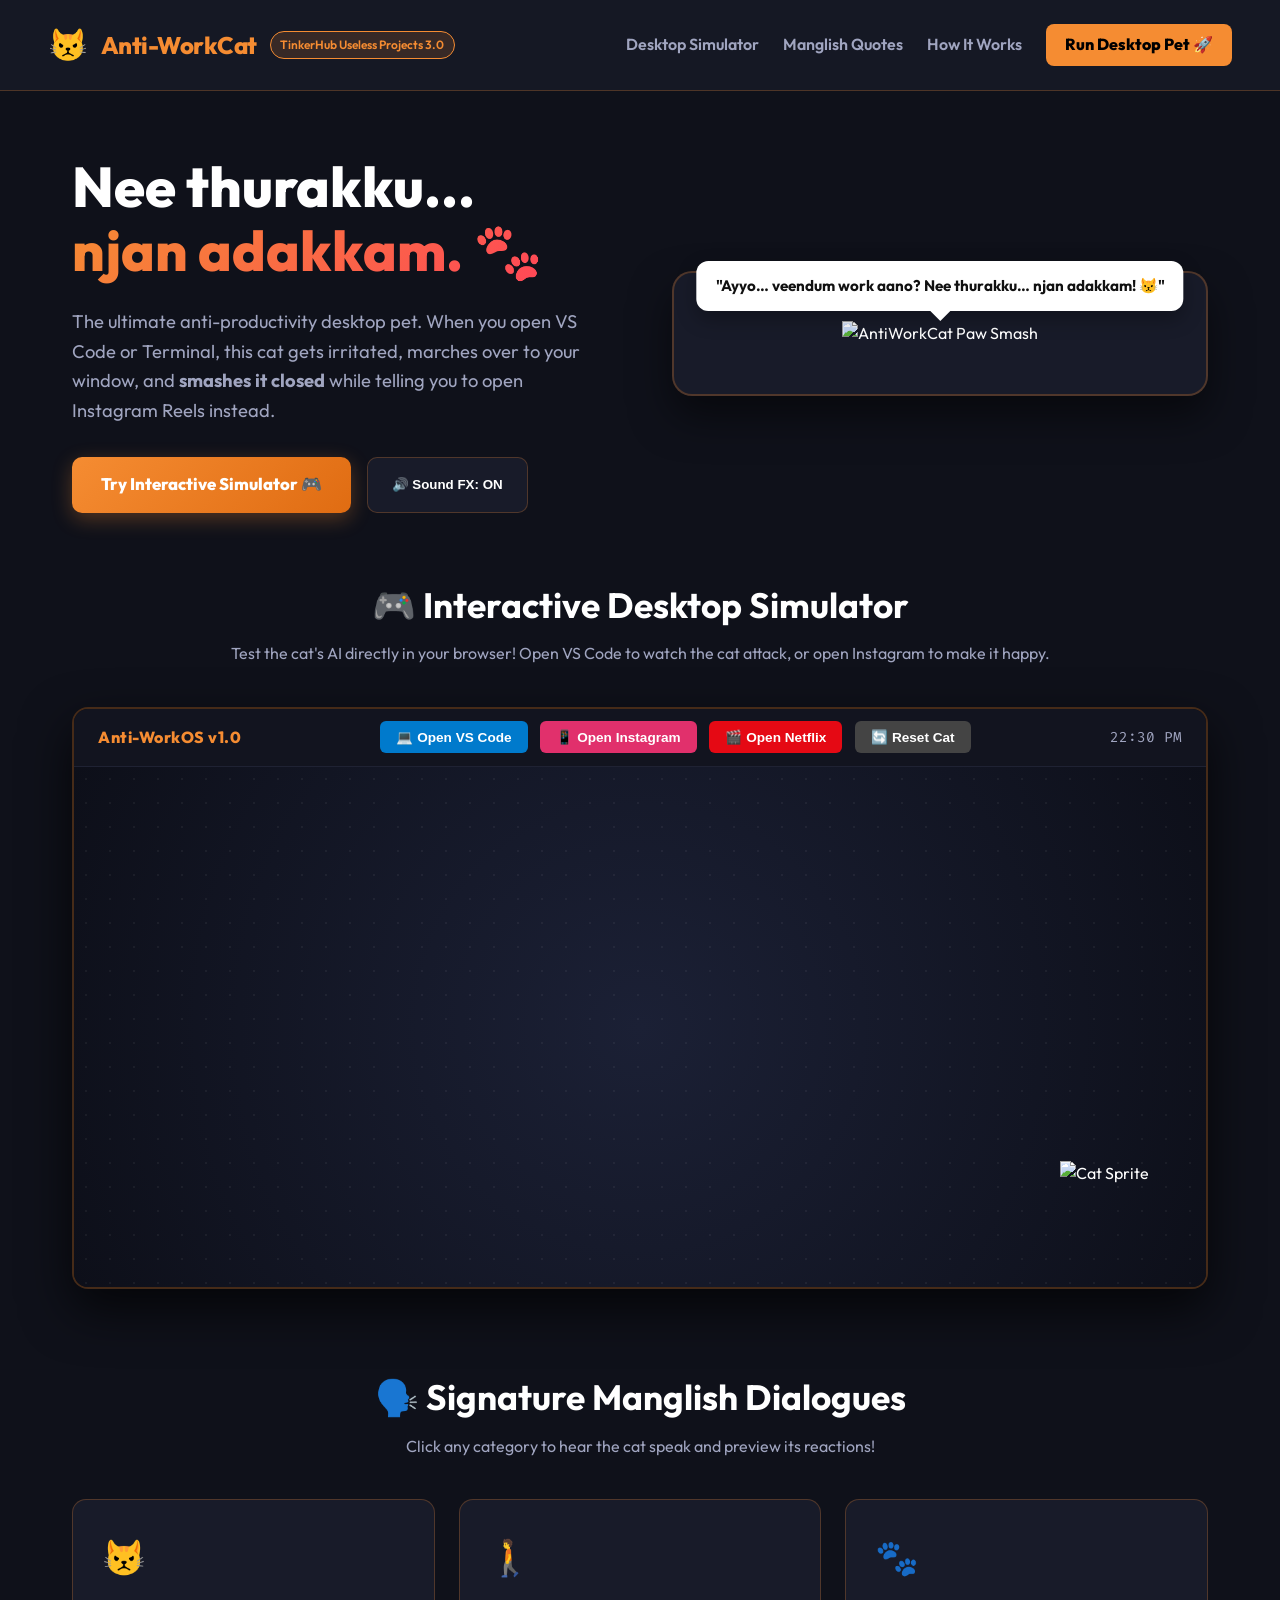
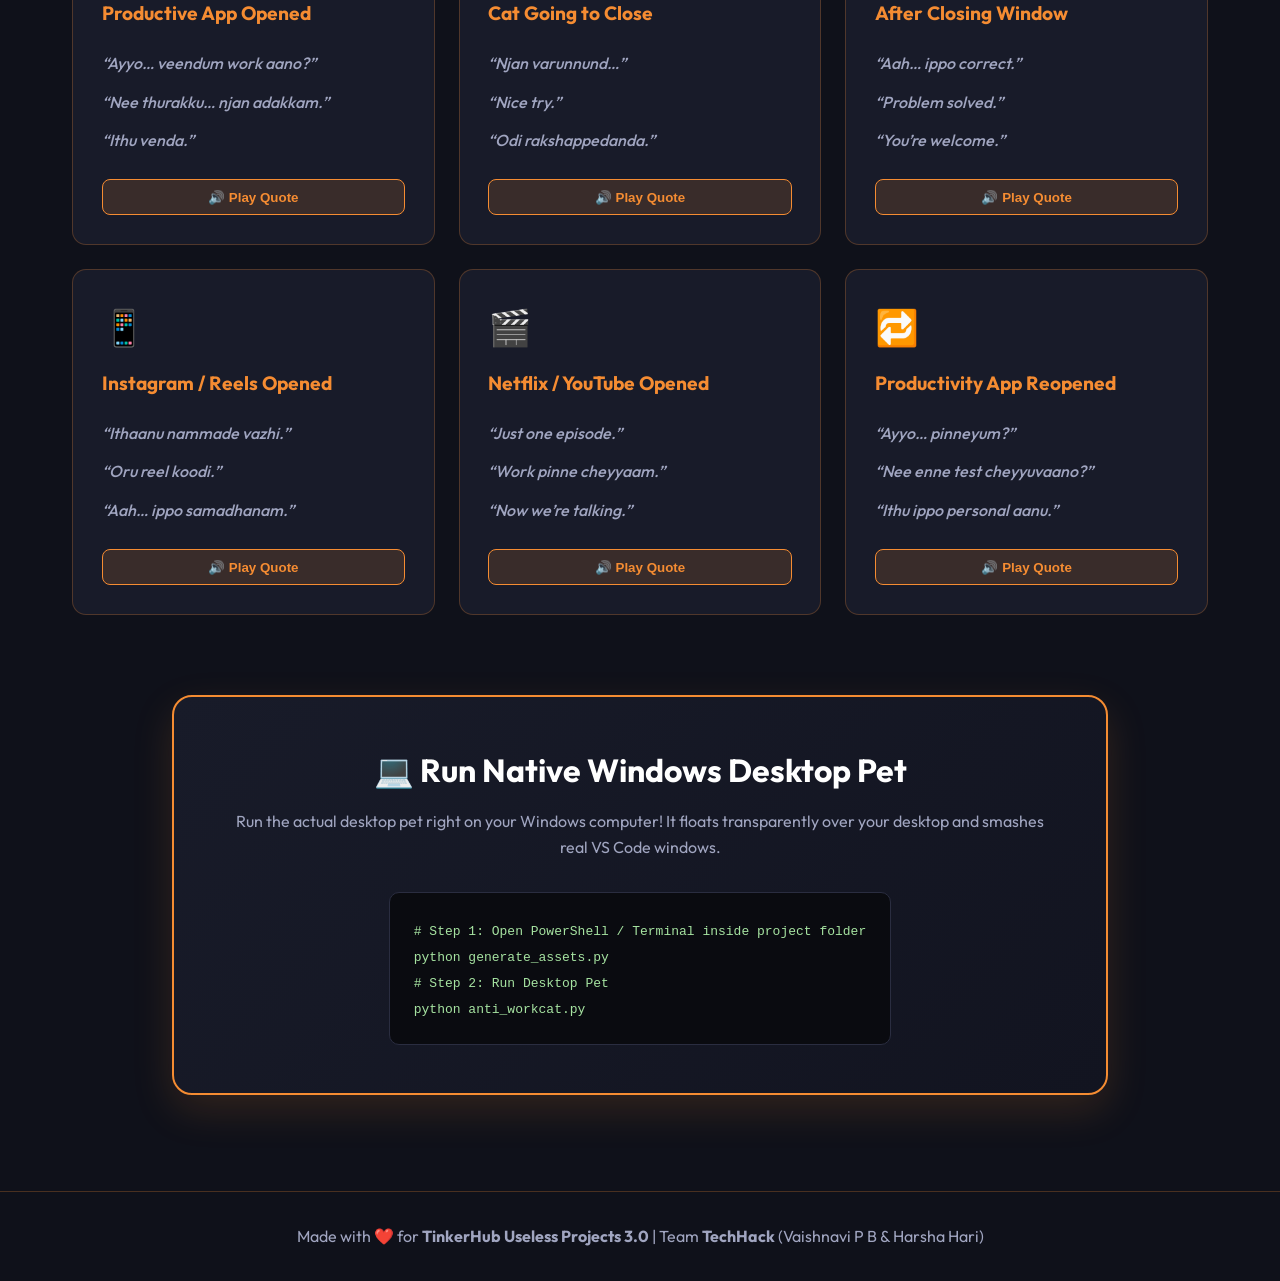
==== index.html @ 0283c77b "dialogues" ====
<!DOCTYPE html>
<html lang="en">
<head>
    <meta charset="UTF-8">
    <meta name="viewport" content="width=device-width, initial-scale=1.0">
    <title>Anti-WorkCat | Nee Thurakku... Njan Adakkam 😾</title>
    <meta name="description" content="The anti-productivity desktop pet cat that smashes your work apps and forces you to scroll Reels.">
    <!-- Google Fonts -->
    <link rel="preconnect" href="https://fonts.googleapis.com">
    <link rel="preconnect" href="https://fonts.gstatic.com" crossorigin>
    <link href="https://fonts.googleapis.com/css2?family=Outfit:wght@400;600;800&family=Press+Start+2P&family=Fira+Code:wght@400;600&display=swap" rel="stylesheet">
    <link rel="stylesheet" href="style.css">
</head>
<body>
    <!-- Top Navigation Bar -->
    <header class="navbar">
        <div class="brand">
            <span class="logo-cat">😾</span>
            <span class="brand-title">Anti-WorkCat</span>
            <span class="badge-useless">TinkerHub Useless Projects 3.0</span>
        </div>
        <nav class="nav-links">
            <a href="#simulator">Desktop Simulator</a>
            <a href="#dialogues">Manglish Quotes</a>
            <a href="#how-it-works">How It Works</a>
            <a href="#download" class="btn-download">Run Desktop Pet 🚀</a>
        </nav>
    </header>

    <!-- Hero Section -->
    <section class="hero">
        <div class="hero-content">
            <h1 class="hero-title">Nee thurakku... <br><span class="highlight-text">njan adakkam. 🐾</span></h1>
            <p class="hero-subtitle">
                The ultimate anti-productivity desktop pet. When you open VS Code or Terminal, this cat gets irritated, marches over to your window, and <strong>smashes it closed</strong> while telling you to open Instagram Reels instead.
            </p>
            <div class="hero-actions">
                <a href="#simulator" class="btn-primary">Try Interactive Simulator 🎮</a>
                <button id="btn-sound-toggle" class="btn-secondary">🔊 Sound FX: ON</button>
            </div>
        </div>
        <div class="hero-card">
            <div class="sprite-preview-container">
                <img src="sprites/cat_smash.png" alt="AntiWorkCat Paw Smash" class="pixel-cat-hero floating-cat">
                <div class="speech-bubble-hero">
                    "Ayyo… veendum work aano? Nee thurakku… njan adakkam! 😾"
                </div>
            </div>
        </div>
    </section>

    <!-- Interactive Desktop Simulator Section -->
    <section id="simulator" class="simulator-section">
        <div class="section-header">
            <h2>🎮 Interactive Desktop Simulator</h2>
            <p>Test the cat's AI directly in your browser! Open VS Code to watch the cat attack, or open Instagram to make it happy.</p>
        </div>

        <div class="simulator-container">
            <!-- Simulated OS Top Bar -->
            <div class="os-topbar">
                <div class="os-brand">Anti-WorkOS v1.0</div>
                <div class="os-controls">
                    <button class="os-btn btn-vscode" id="btn-spawn-vscode">💻 Open VS Code</button>
                    <button class="os-btn btn-insta" id="btn-spawn-insta">📱 Open Instagram</button>
                    <button class="os-btn btn-netflix" id="btn-spawn-netflix">🎬 Open Netflix</button>
                    <button class="os-btn btn-reset" id="btn-reset-cat">🔄 Reset Cat</button>
                </div>
                <div class="os-clock" id="os-clock">22:30 PM</div>
            </div>

            <!-- Simulated Desktop Canvas Screen -->
            <div class="desktop-screen" id="desktop-screen">
                <!-- Wallpaper -->
                <div class="desktop-wallpaper"></div>

                <!-- Web Simulator Windows Container -->
                <div class="window-layer" id="window-layer">

                    <!-- VS Code Window -->
                    <div class="sim-window window-vscode hidden" id="win-vscode">
                        <div class="win-header">
                            <span class="win-title">📄 main.py - Visual Studio Code</span>
                            <button class="win-close-btn" id="close-vscode">✕</button>
                        </div>
                        <div class="win-body vscode-body">
                            <div class="sidebar">
                                <div>📁 src</div>
                                <div class="file active">🐍 main.py</div>
                                <div class="file">⚙️ config.json</div>
                            </div>
                            <div class="editor">
                                <div class="line"><span class="ln">1</span> <span class="kwd">def</span> <span class="fn">do_hard_work</span>():</div>
                                <div class="line"><span class="ln">2</span> &nbsp;&nbsp;&nbsp;&nbsp;print(<span class="str">"Writing complex code..."</span>)</div>
                                <div class="line"><span class="ln">3</span> &nbsp;&nbsp;&nbsp;&nbsp;time.sleep(<span class="num">3600</span>)</div>
                                <div class="line"><span class="ln">4</span> &nbsp;&nbsp;&nbsp;&nbsp;<span class="kwd">return</span> <span class="str">"Productivity +100"</span></div>
                            </div>
                        </div>
                    </div>

                    <!-- Instagram Window -->
                    <div class="sim-window window-insta hidden" id="win-insta">
                        <div class="win-header">
                            <span class="win-title">📷 Instagram Reels</span>
                            <button class="win-close-btn" id="close-insta">✕</button>
                        </div>
                        <div class="win-body insta-body">
                            <div class="reel-card">
                                <div class="reel-video">
                                    <span>🎥 Reel #402: Cat falling off sofa</span>
                                    <div class="like-heart">❤️ 1.2M</div>
                                </div>
                                <div class="reel-caption">"Oru reel koodi... 🍿"</div>
                            </div>
                        </div>
                    </div>

                    <!-- Netflix Window -->
                    <div class="sim-window window-netflix hidden" id="win-netflix">
                        <div class="win-header">
                            <span class="win-title">🍿 Netflix - Binge Time</span>
                            <button class="win-close-btn" id="close-netflix">✕</button>
                        </div>
                        <div class="win-body netflix-body">
                            <div class="show-banner">
                                <h3>Stranger Cat - Season 4</h3>
                                <p>Just one episode before sleeping...</p>
                                <button class="btn-play">▶ Play Episode 1</button>
                            </div>
                        </div>
                    </div>

                </div>

                <!-- Animated Cat Entity -->
                <div class="sim-cat-entity" id="sim-cat">
                    <div class="sim-speech-bubble hidden" id="sim-speech">
                        Ayyo… veendum work aano?
                    </div>
                    <img src="sprites/cat_idle.png" alt="Cat Sprite" id="sim-cat-img" class="cat-sprite">
                </div>
            </div>
        </div>
    </section>

    <!-- Dialogue Soundboard Section -->
    <section id="dialogues" class="dialogue-section">
        <div class="section-header">
            <h2>🗣️ Signature Manglish Dialogues</h2>
            <p>Click any category to hear the cat speak and preview its reactions!</p>
        </div>

        <div class="dialogue-grid">
            <div class="dialogue-card" data-category="PRODUCTIVE_OPENED">
                <div class="card-icon">😾</div>
                <h3>Productive App Opened</h3>
                <ul>
                    <li>“Ayyo… veendum work aano?”</li>
                    <li>“Nee thurakku… njan adakkam.”</li>
                    <li>“Ithu venda.”</li>
                </ul>
                <button class="btn-speak" onclick="playQuote('PRODUCTIVE_OPENED')">🔊 Play Quote</button>
            </div>

            <div class="dialogue-card" data-category="GOING_TO_CLOSE">
                <div class="card-icon">🚶</div>
                <h3>Cat Going to Close</h3>
                <ul>
                    <li>“Njan varunnund…”</li>
                    <li>“Nice try.”</li>
                    <li>“Odi rakshappedanda.”</li>
                </ul>
                <button class="btn-speak" onclick="playQuote('GOING_TO_CLOSE')">🔊 Play Quote</button>
            </div>

            <div class="dialogue-card" data-category="AFTER_CLOSING">
                <div class="card-icon">🐾</div>
                <h3>After Closing Window</h3>
                <ul>
                    <li>“Aah… ippo correct.”</li>
                    <li>“Problem solved.”</li>
                    <li>“You’re welcome.”</li>
                </ul>
                <button class="btn-speak" onclick="playQuote('AFTER_CLOSING')">🔊 Play Quote</button>
            </div>

            <div class="dialogue-card" data-category="INSTAGRAM_OPENED">
                <div class="card-icon">📱</div>
                <h3>Instagram / Reels Opened</h3>
                <ul>
                    <li>“Ithaanu nammade vazhi.”</li>
                    <li>“Oru reel koodi.”</li>
                    <li>“Aah… ippo samadhanam.”</li>
                </ul>
                <button class="btn-speak" onclick="playQuote('INSTAGRAM_OPENED')">🔊 Play Quote</button>
            </div>

            <div class="dialogue-card" data-category="NETFLIX_OPENED">
                <div class="card-icon">🎬</div>
                <h3>Netflix / YouTube Opened</h3>
                <ul>
                    <li>“Just one episode.”</li>
                    <li>“Work pinne cheyyaam.”</li>
                    <li>“Now we’re talking.”</li>
                </ul>
                <button class="btn-speak" onclick="playQuote('NETFLIX_OPENED')">🔊 Play Quote</button>
            </div>

            <div class="dialogue-card" data-category="REOPENED_PRODUCTIVE">
                <div class="card-icon">🔁</div>
                <h3>Productivity App Reopened</h3>
                <ul>
                    <li>“Ayyo… pinneyum?”</li>
                    <li>“Nee enne test cheyyuvaano?”</li>
                    <li>“Ithu ippo personal aanu.”</li>
                </ul>
                <button class="btn-speak" onclick="playQuote('REOPENED_PRODUCTIVE')">🔊 Play Quote</button>
            </div>
        </div>
    </section>

    <!-- Run Desktop Pet Instructions -->
    <section id="download" class="download-section">
        <div class="download-card">
            <h2>💻 Run Native Windows Desktop Pet</h2>
            <p>Run the actual desktop pet right on your Windows computer! It floats transparently over your desktop and smashes real VS Code windows.</p>
            <div class="code-box">
                <code># Step 1: Open PowerShell / Terminal inside project folder</code><br>
                <code>python generate_assets.py</code><br>
                <code># Step 2: Run Desktop Pet</code><br>
                <code>python anti_workcat.py</code>
            </div>
        </div>
    </section>

    <!-- Footer -->
    <footer class="footer">
        <p>Made with ❤️ for <strong>TinkerHub Useless Projects 3.0</strong> | Team <strong>TechHack</strong> (Vaishnavi P B & Harsha Hari)</p>
    </footer>

    <script src="app.js"></script>
</body>
</html>
---- style.css ----
/* ==========================================================================
   Anti-WorkCat Modern Design System
   ========================================================================== */

:root {
    --bg-dark: #0f111a;
    --bg-card: #181b29;
    --bg-glass: rgba(24, 27, 41, 0.75);
    --border-glass: rgba(245, 140, 50, 0.25);
    --primary-orange: #f58c32;
    --accent-red: #ff4757;
    --accent-green: #2ed573;
    --accent-purple: #a55eea;
    --text-white: #ffffff;
    --text-dim: #a0a5c0;
    --font-heading: 'Outfit', sans-serif;
    --font-pixel: 'Press Start 2P', monospace;
    --font-code: 'Fira Code', monospace;
}

* {
    margin: 0;
    padding: 0;
    box-sizing: border-box;
}

body {
    background-color: var(--bg-dark);
    color: var(--text-white);
    font-family: var(--font-heading);
    line-height: 1.6;
    overflow-x: hidden;
}

/* --- Navbar --- */
.navbar {
    display: flex;
    justify-content: space-between;
    align-items: center;
    padding: 1.2rem 3rem;
    background: var(--bg-glass);
    backdrop-filter: blur(12px);
    border-bottom: 1px solid var(--border-glass);
    position: sticky;
    top: 0;
    z-index: 1000;
}

.brand {
    display: flex;
    align-items: center;
    gap: 0.8rem;
}

.logo-cat {
    font-size: 2rem;
}

.brand-title {
    font-size: 1.5rem;
    font-weight: 800;
    color: var(--primary-orange);
    letter-spacing: -0.5px;
}

.badge-useless {
    font-size: 0.75rem;
    padding: 0.2rem 0.6rem;
    background: rgba(245, 140, 50, 0.15);
    color: var(--primary-orange);
    border: 1px solid var(--primary-orange);
    border-radius: 20px;
    font-weight: 600;
}

.nav-links {
    display: flex;
    gap: 1.5rem;
    align-items: center;
}

.nav-links a {
    color: var(--text-dim);
    text-decoration: none;
    font-weight: 600;
    transition: color 0.3s;
}

.nav-links a:hover {
    color: var(--primary-orange);
}

.btn-download {
    background: var(--primary-orange);
    color: #000 !important;
    padding: 0.5rem 1.2rem;
    border-radius: 8px;
    font-weight: 800 !important;
    transition: transform 0.2s, box-shadow 0.2s !important;
}

.btn-download:hover {
    transform: translateY(-2px);
    box-shadow: 0 4px 15px rgba(245, 140, 50, 0.4);
}

/* --- Hero Section --- */
.hero {
    display: grid;
    grid-template-columns: 1fr 1fr;
    gap: 4rem;
    max-width: 1200px;
    margin: 4rem auto;
    padding: 0 2rem;
    align-items: center;
}

.hero-title {
    font-size: 3.5rem;
    font-weight: 800;
    line-height: 1.15;
    margin-bottom: 1.5rem;
}

.highlight-text {
    color: var(--primary-orange);
    background: linear-gradient(135deg, #f58c32, #ff4757);
    -webkit-background-clip: text;
    -webkit-text-fill-color: transparent;
}

.hero-subtitle {
    font-size: 1.15rem;
    color: var(--text-dim);
    margin-bottom: 2rem;
}

.hero-actions {
    display: flex;
    gap: 1rem;
}

.btn-primary {
    background: linear-gradient(135deg, #f58c32, #e06c12);
    color: #ffffff;
    padding: 0.9rem 1.8rem;
    border-radius: 10px;
    text-decoration: none;
    font-weight: 800;
    font-size: 1.05rem;
    box-shadow: 0 6px 20px rgba(245, 140, 50, 0.3);
    transition: all 0.3s ease;
}

.btn-primary:hover {
    transform: translateY(-3px);
    box-shadow: 0 10px 25px rgba(245, 140, 50, 0.5);
}

.btn-secondary {
    background: var(--bg-card);
    color: var(--text-white);
    border: 1px solid var(--border-glass);
    padding: 0.9rem 1.5rem;
    border-radius: 10px;
    font-weight: 700;
    cursor: pointer;
    transition: all 0.3s ease;
}

.btn-secondary:hover {
    background: rgba(255, 255, 255, 0.1);
}

.hero-card {
    position: relative;
    display: flex;
    justify-content: center;
    align-items: center;
    background: var(--bg-card);
    border: 2px solid var(--border-glass);
    border-radius: 20px;
    padding: 3rem;
    box-shadow: 0 20px 40px rgba(0, 0, 0, 0.5);
}

.sprite-preview-container {
    position: relative;
    text-align: center;
}

.pixel-cat-hero {
    width: 140px;
    height: 140px;
    image-rendering: pixelated;
}

.floating-cat {
    animation: floatAnim 3s ease-in-out infinite;
}

@keyframes floatAnim {
    0%, 100% { transform: translateY(0); }
    50% { transform: translateY(-10px); }
}

.speech-bubble-hero {
    position: absolute;
    top: -60px;
    left: 50%;
    transform: translateX(-50%);
    background: #ffffff;
    color: #111;
    padding: 0.8rem 1.2rem;
    border-radius: 12px;
    font-size: 0.95rem;
    font-weight: 700;
    white-space: nowrap;
    box-shadow: 0 8px 20px rgba(0, 0, 0, 0.3);
}

.speech-bubble-hero::after {
    content: '';
    position: absolute;
    bottom: -10px;
    left: 50%;
    transform: translateX(-50%);
    border-width: 10px 10px 0;
    border-style: solid;
    border-color: #ffffff transparent;
}

/* --- Interactive Simulator Section --- */
.simulator-section {
    max-width: 1200px;
    margin: 4rem auto;
    padding: 0 2rem;
}

.section-header {
    text-align: center;
    margin-bottom: 2.5rem;
}

.section-header h2 {
    font-size: 2.2rem;
    margin-bottom: 0.5rem;
}

.section-header p {
    color: var(--text-dim);
}

.simulator-container {
    background: #0a0b10;
    border: 2px solid var(--border-glass);
    border-radius: 16px;
    overflow: hidden;
    box-shadow: 0 20px 50px rgba(0, 0, 0, 0.7);
}

.os-topbar {
    display: flex;
    justify-content: space-between;
    align-items: center;
    padding: 0.8rem 1.5rem;
    background: #12141f;
    border-bottom: 1px solid #1f2233;
}

.os-brand {
    font-weight: 800;
    color: var(--primary-orange);
    letter-spacing: 0.5px;
}

.os-controls {
    display: flex;
    gap: 0.8rem;
}

.os-btn {
    padding: 0.5rem 1rem;
    border: none;
    border-radius: 6px;
    font-weight: 700;
    font-size: 0.85rem;
    cursor: pointer;
    transition: transform 0.2s;
}

.os-btn:hover {
    transform: scale(1.05);
}

.btn-vscode { background: #007acc; color: white; }
.btn-insta { background: #e1306c; color: white; }
.btn-netflix { background: #e50914; color: white; }
.btn-reset { background: #444; color: white; }

.os-clock {
    color: var(--text-dim);
    font-family: var(--font-code);
    font-size: 0.9rem;
}

.desktop-screen {
    position: relative;
    width: 100%;
    height: 520px;
    background: radial-gradient(circle at center, #1b2035 0%, #0d0f19 100%);
    overflow: hidden;
}

.desktop-wallpaper {
    position: absolute;
    width: 100%;
    height: 100%;
    opacity: 0.05;
    background-image: radial-gradient(#ffffff 1px, transparent 1px);
    background-size: 24px 24px;
}

/* Simulated OS Windows */
.window-layer {
    position: absolute;
    width: 100%;
    height: 100%;
    pointer-events: none;
}

.sim-window {
    position: absolute;
    width: 480px;
    background: #1e1e2e;
    border-radius: 10px;
    border: 1px solid #313244;
    box-shadow: 0 15px 35px rgba(0, 0, 0, 0.6);
    pointer-events: auto;
    transition: transform 0.3s ease, opacity 0.3s ease;
}

.sim-window.hidden {
    display: none;
}

.win-header {
    display: flex;
    justify-content: space-between;
    align-items: center;
    padding: 0.6rem 1rem;
    background: #181825;
    border-top-left-radius: 10px;
    border-top-right-radius: 10px;
    border-bottom: 1px solid #313244;
    cursor: move;
}

.win-title {
    font-size: 0.85rem;
    font-weight: 600;
    color: #cdd6f4;
}

.win-close-btn {
    background: #f38ba8;
    color: #11111b;
    border: none;
    width: 20px;
    height: 20px;
    border-radius: 50%;
    font-weight: bold;
    font-size: 0.7rem;
    cursor: pointer;
}

.win-body {
    padding: 1rem;
    font-family: var(--font-code);
    font-size: 0.85rem;
}

/* VS Code Styling */
.window-vscode { top: 60px; left: 80px; }
.vscode-body { display: flex; gap: 1rem; height: 260px; }
.sidebar { width: 120px; background: #11111b; padding: 0.5rem; border-radius: 6px; }
.sidebar .file.active { color: var(--primary-orange); font-weight: bold; }
.editor { flex: 1; background: #181825; padding: 0.8rem; border-radius: 6px; color: #a6adc8; }
.line { margin-bottom: 0.4rem; }
.ln { color: #585b70; margin-right: 0.6rem; }
.kwd { color: #cba6f7; }
.fn { color: #89b4fa; }
.str { color: #a6e3a1; }
.num { color: #fab387; }

/* Instagram Styling */
.window-insta { top: 80px; left: 320px; width: 340px; }
.insta-body { text-align: center; }
.reel-card { background: #11111b; border-radius: 10px; padding: 1.5rem; }
.reel-video { height: 180px; background: linear-gradient(135deg, #833ab4, #fd1d1d, #fcb045); border-radius: 8px; display: flex; flex-direction: column; justify-content: center; align-items: center; color: white; font-weight: bold; }
.like-heart { margin-top: 1rem; font-size: 1.1rem; }
.reel-caption { margin-top: 1rem; color: #cdd6f4; font-weight: bold; }

/* Netflix Styling */
.window-netflix { top: 100px; left: 500px; width: 440px; }
.netflix-body { background: #11111b; border-radius: 8px; padding: 1.5rem; text-align: center; }
.show-banner { background: linear-gradient(135deg, #e50914, #b20710); padding: 2rem; border-radius: 8px; }
.btn-play { margin-top: 1rem; padding: 0.5rem 1.2rem; background: white; color: black; border: none; border-radius: 4px; font-weight: bold; cursor: pointer; }

/* Animated Cat Entity on Desktop Screen */
.sim-cat-entity {
    position: absolute;
    width: 96px;
    height: 96px;
    bottom: 30px;
    right: 50px;
    transition: left 0.1s linear, top 0.1s linear;
    z-index: 100;
}

.cat-sprite {
    width: 96px;
    height: 96px;
    image-rendering: pixelated;
}

.sim-speech-bubble {
    position: absolute;
    top: -55px;
    left: 50%;
    transform: translateX(-50%);
    background: #ffffff;
    color: #000000;
    padding: 0.5rem 0.9rem;
    border-radius: 10px;
    font-weight: bold;
    font-size: 0.85rem;
    white-space: nowrap;
    box-shadow: 0 4px 15px rgba(0, 0, 0, 0.4);
    z-index: 101;
}

.sim-speech-bubble::after {
    content: '';
    position: absolute;
    bottom: -8px;
    left: 50%;
    transform: translateX(-50%);
    border-width: 8px 8px 0;
    border-style: solid;
    border-color: #ffffff transparent;
}

.sim-speech-bubble.hidden { display: none; }

/* --- Dialogue Section --- */
.dialogue-section {
    max-width: 1200px;
    margin: 5rem auto;
    padding: 0 2rem;
}

.dialogue-grid {
    display: grid;
    grid-template-columns: repeat(auto-fit, minmax(320px, 1fr));
    gap: 1.5rem;
}

.dialogue-card {
    background: var(--bg-card);
    border: 1px solid var(--border-glass);
    border-radius: 14px;
    padding: 1.8rem;
    transition: transform 0.3s, border-color 0.3s;
}

.dialogue-card:hover {
    transform: translateY(-5px);
    border-color: var(--primary-orange);
}

.card-icon {
    font-size: 2.2rem;
    margin-bottom: 0.8rem;
}

.dialogue-card h3 {
    font-size: 1.2rem;
    margin-bottom: 1rem;
    color: var(--primary-orange);
}

.dialogue-card ul {
    list-style: none;
    margin-bottom: 1.2rem;
}

.dialogue-card li {
    padding: 0.4rem 0;
    color: var(--text-dim);
    font-style: italic;
    font-weight: 500;
}

.btn-speak {
    width: 100%;
    padding: 0.6rem;
    background: rgba(245, 140, 50, 0.15);
    color: var(--primary-orange);
    border: 1px solid var(--primary-orange);
    border-radius: 8px;
    font-weight: 700;
    cursor: pointer;
    transition: background 0.3s;
}

.btn-speak:hover {
    background: var(--primary-orange);
    color: #000;
}

/* --- Download / Run Section --- */
.download-section {
    max-width: 1000px;
    margin: 4rem auto 6rem auto;
    padding: 0 2rem;
}

.download-card {
    background: linear-gradient(135deg, #181b29, #121420);
    border: 2px solid var(--primary-orange);
    border-radius: 20px;
    padding: 3rem;
    text-align: center;
    box-shadow: 0 15px 40px rgba(245, 140, 50, 0.15);
}

.download-card h2 {
    font-size: 2rem;
    margin-bottom: 0.8rem;
}

.download-card p {
    color: var(--text-dim);
    margin-bottom: 2rem;
}

.code-box {
    background: #0a0b10;
    border: 1px solid #2a2d40;
    padding: 1.5rem;
    border-radius: 10px;
    font-family: var(--font-code);
    text-align: left;
    display: inline-block;
    color: #a6e3a1;
}

/* --- Footer --- */
.footer {
    text-align: center;
    padding: 2rem;
    border-top: 1px solid var(--border-glass);
    color: var(--text-dim);
}
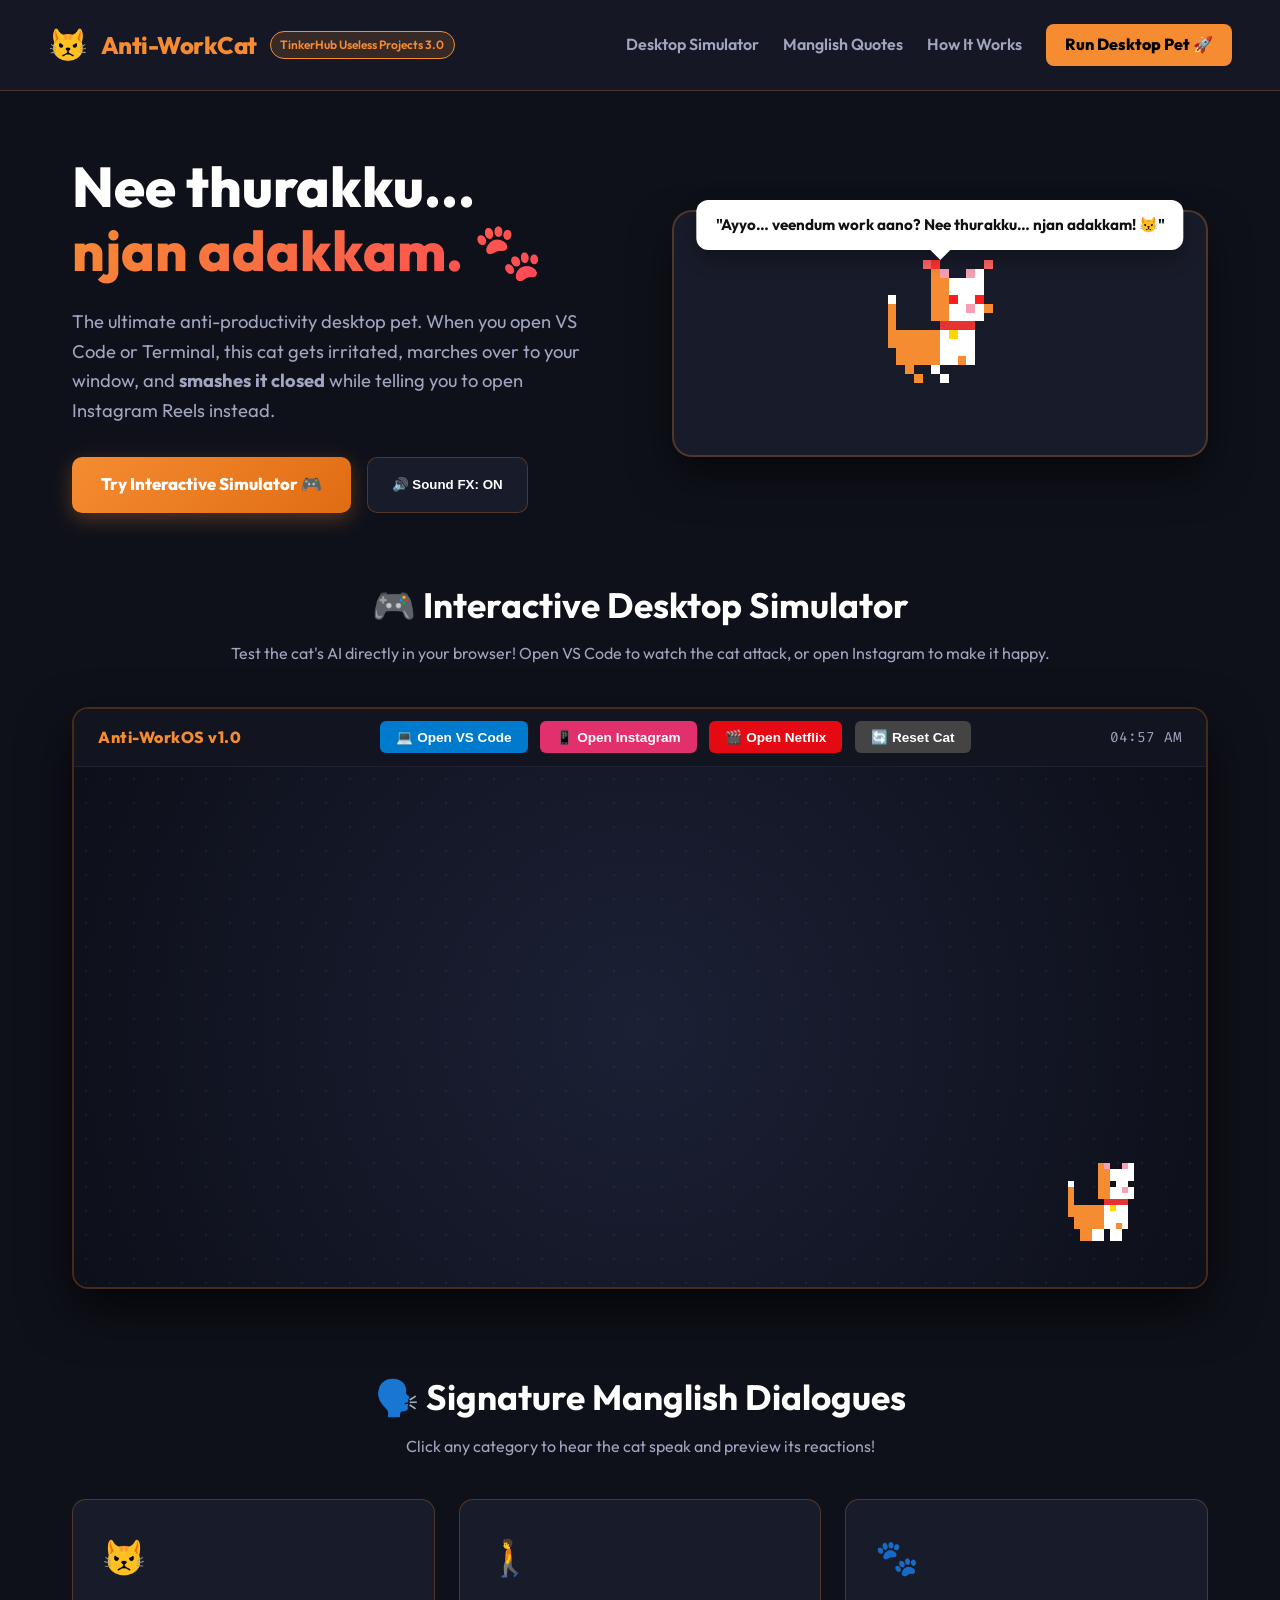
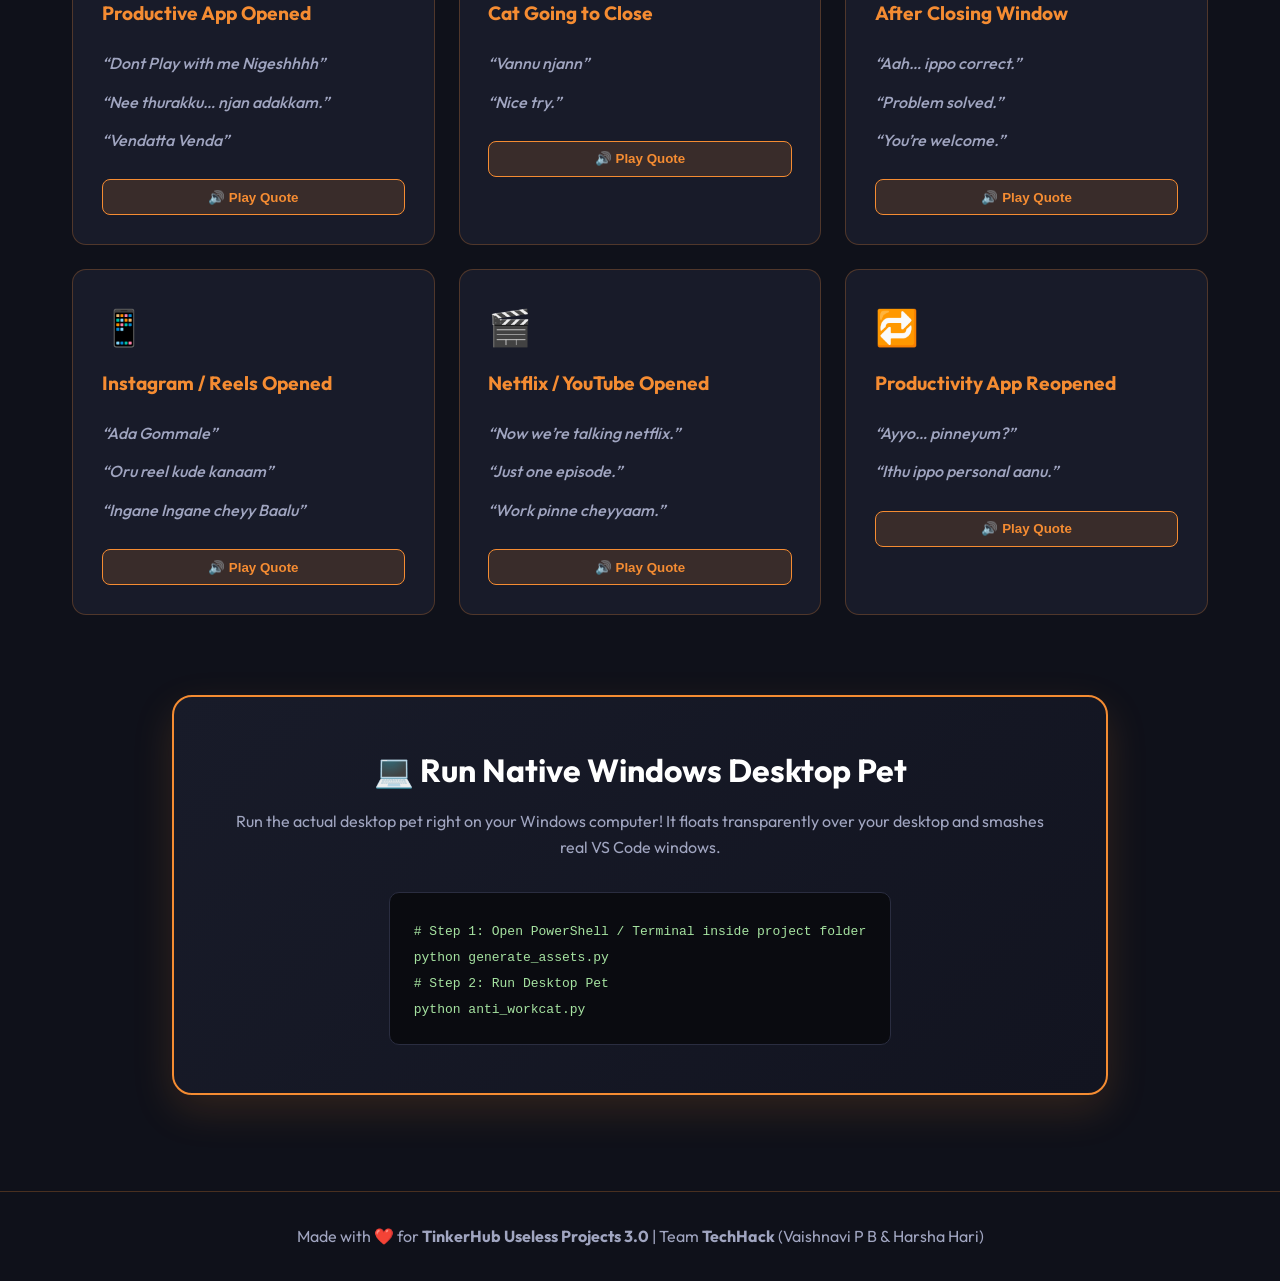
==== commit 3485e94f: "browser issue solved and more dialogues added" ====
--- a/index.html
+++ b/index.html
@@ -155,9 +155,9 @@
                 <div class="card-icon">😾</div>
                 <h3>Productive App Opened</h3>
                 <ul>
-                    <li>“Ayyo… veendum work aano?”</li>
+                    <li>“Dont Play with me Nigeshhhh”</li>
                     <li>“Nee thurakku… njan adakkam.”</li>
-                    <li>“Ithu venda.”</li>
+                    <li>“Vendatta Venda”</li>
                 </ul>
                 <button class="btn-speak" onclick="playQuote('PRODUCTIVE_OPENED')">🔊 Play Quote</button>
             </div>
@@ -166,9 +166,8 @@
                 <div class="card-icon">🚶</div>
                 <h3>Cat Going to Close</h3>
                 <ul>
-                    <li>“Njan varunnund…”</li>
+                    <li>“Vannu njann”</li>
                     <li>“Nice try.”</li>
-                    <li>“Odi rakshappedanda.”</li>
                 </ul>
                 <button class="btn-speak" onclick="playQuote('GOING_TO_CLOSE')">🔊 Play Quote</button>
             </div>
@@ -188,9 +187,9 @@
                 <div class="card-icon">📱</div>
                 <h3>Instagram / Reels Opened</h3>
                 <ul>
-                    <li>“Ithaanu nammade vazhi.”</li>
-                    <li>“Oru reel koodi.”</li>
-                    <li>“Aah… ippo samadhanam.”</li>
+                    <li>“Ada Gommale”</li>
+                    <li>“Oru reel kude kanaam”</li>
+                    <li>“Ingane Ingane cheyy Baalu”</li>
                 </ul>
                 <button class="btn-speak" onclick="playQuote('INSTAGRAM_OPENED')">🔊 Play Quote</button>
             </div>
@@ -199,9 +198,9 @@
                 <div class="card-icon">🎬</div>
                 <h3>Netflix / YouTube Opened</h3>
                 <ul>
+                    <li>“Now we’re talking netflix.”</li>
                     <li>“Just one episode.”</li>
                     <li>“Work pinne cheyyaam.”</li>
-                    <li>“Now we’re talking.”</li>
                 </ul>
                 <button class="btn-speak" onclick="playQuote('NETFLIX_OPENED')">🔊 Play Quote</button>
             </div>
@@ -211,7 +210,6 @@
                 <h3>Productivity App Reopened</h3>
                 <ul>
                     <li>“Ayyo… pinneyum?”</li>
-                    <li>“Nee enne test cheyyuvaano?”</li>
                     <li>“Ithu ippo personal aanu.”</li>
                 </ul>
                 <button class="btn-speak" onclick="playQuote('REOPENED_PRODUCTIVE')">🔊 Play Quote</button>
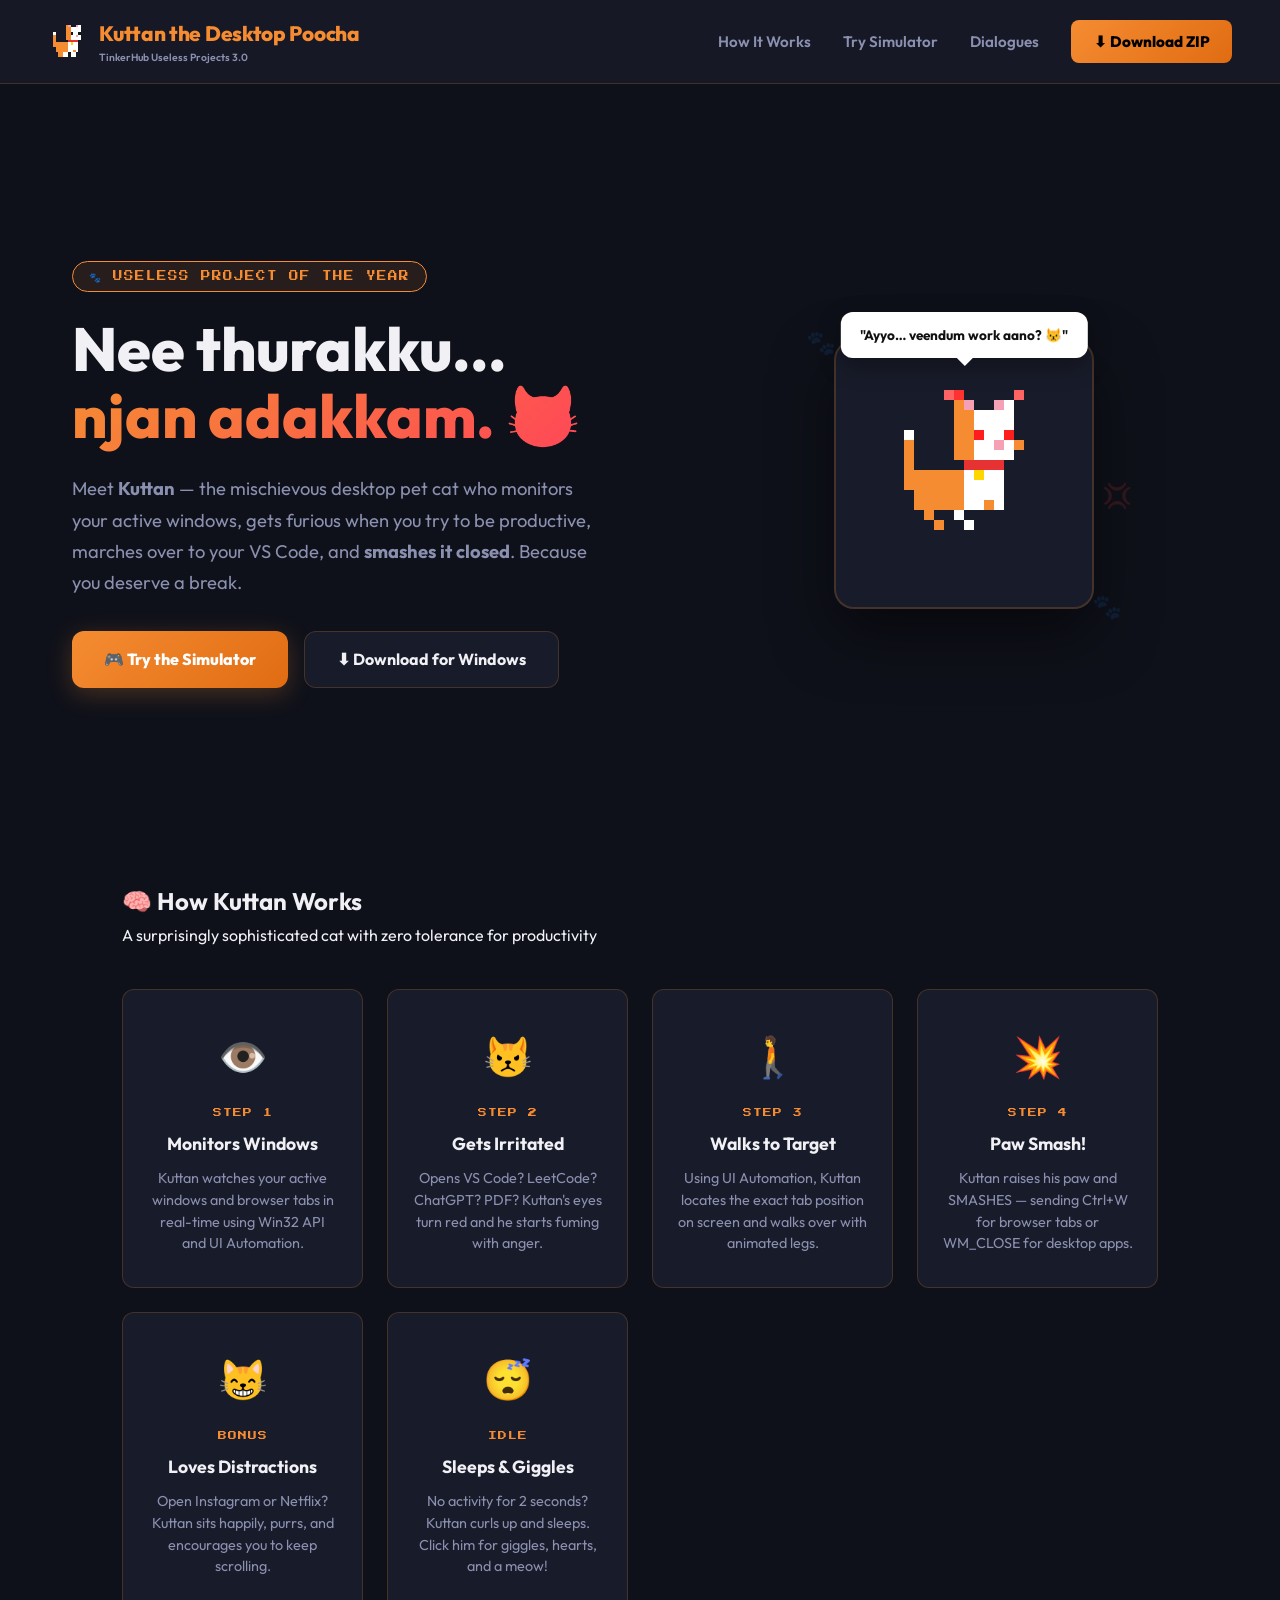
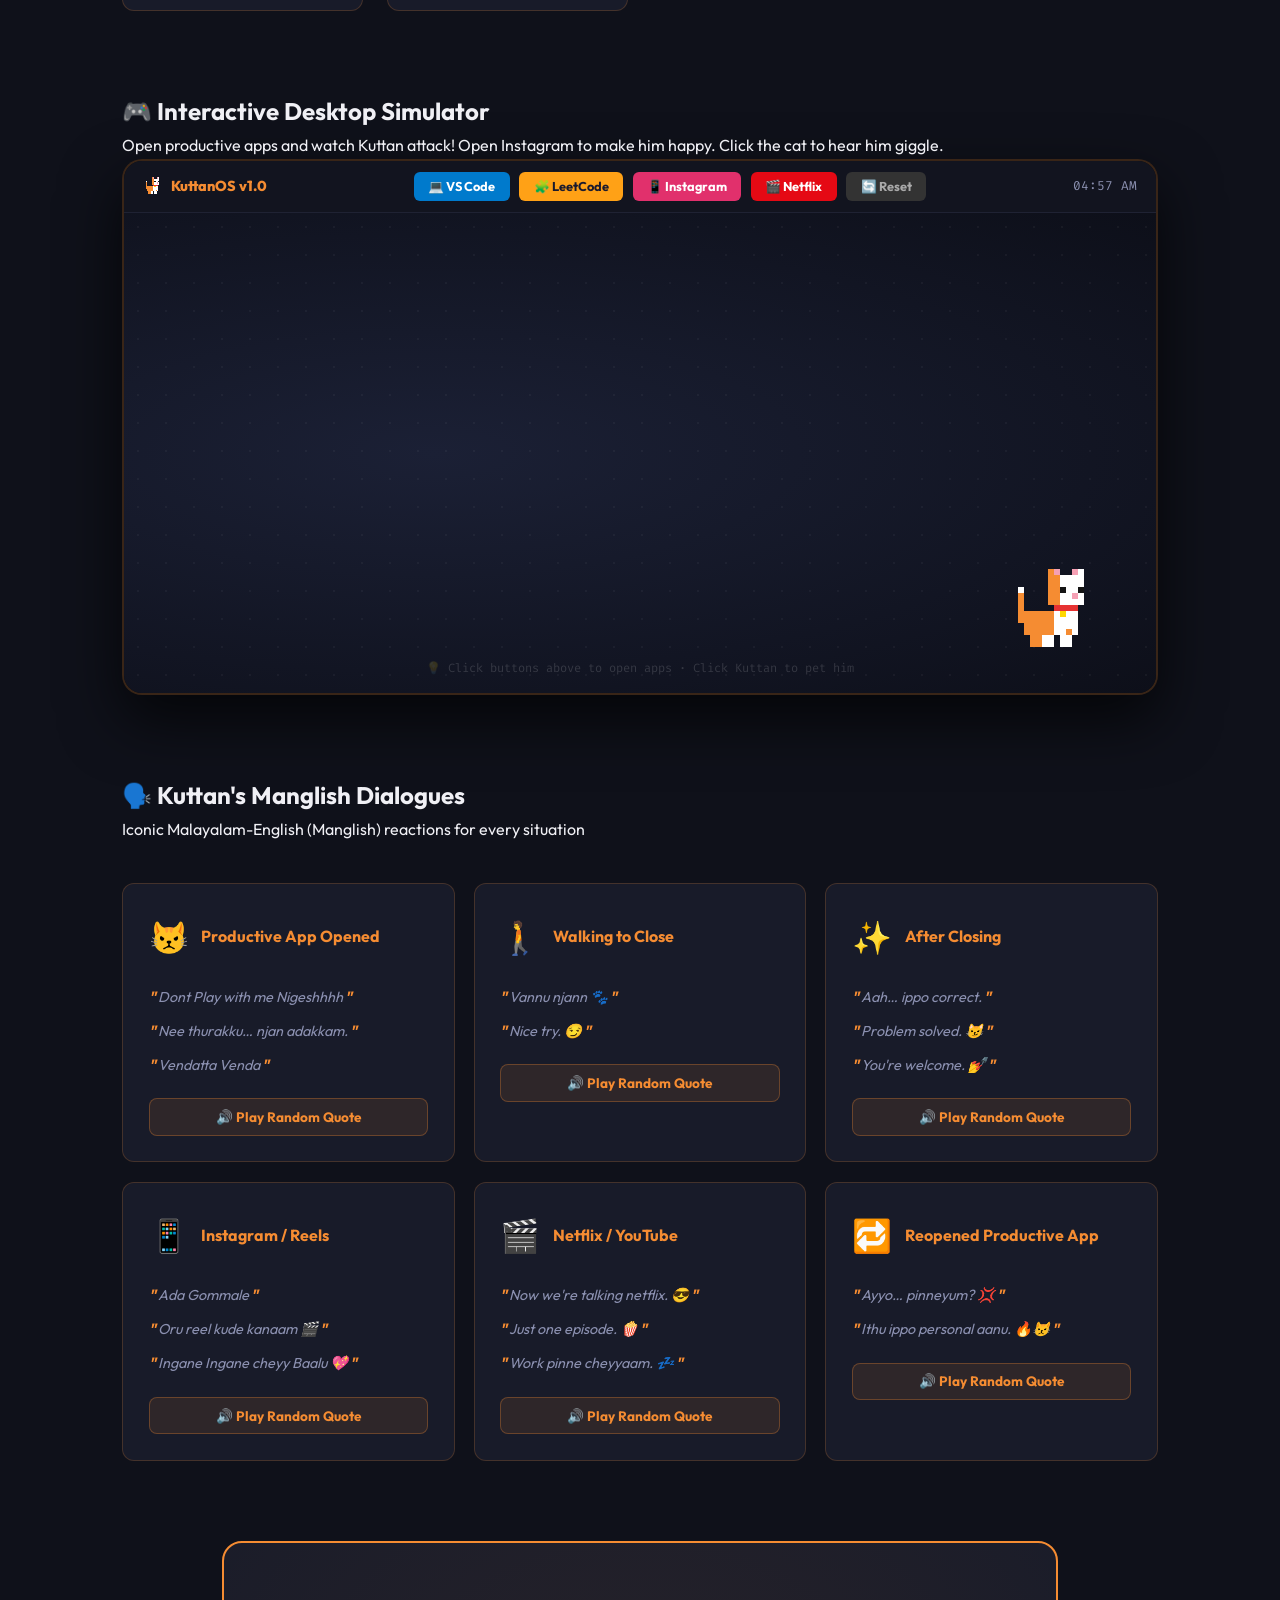
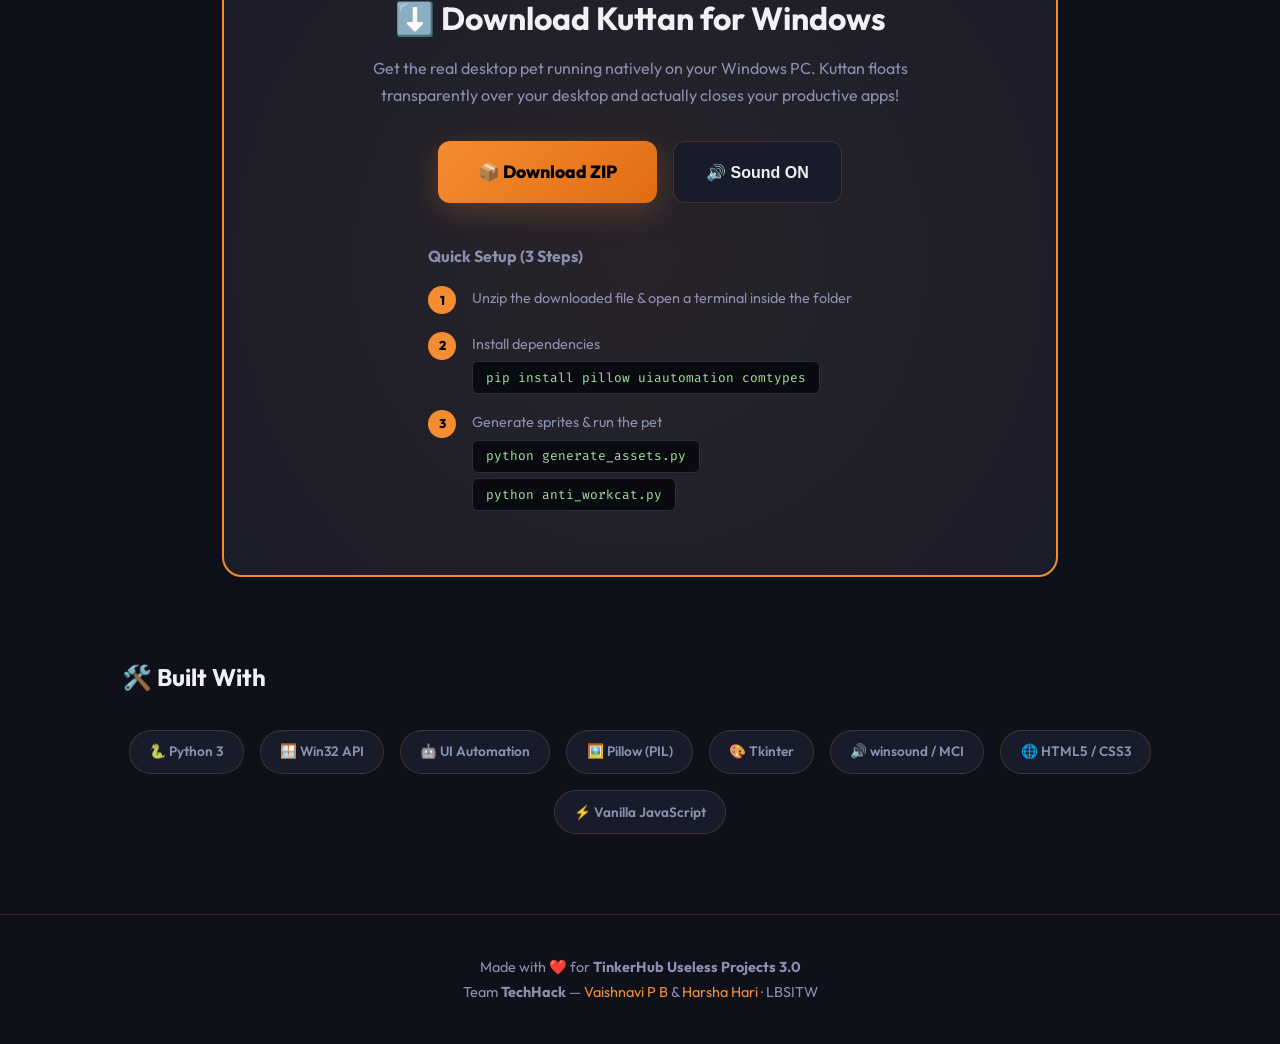
==== commit 02877a96: "Update website to Kuttan the Desktop Poocha with interactive simulator and download zip" ====
--- a/index.html
+++ b/index.html
@@ -3,84 +3,135 @@
 <head>
     <meta charset="UTF-8">
     <meta name="viewport" content="width=device-width, initial-scale=1.0">
-    <title>Anti-WorkCat | Nee Thurakku... Njan Adakkam 😾</title>
-    <meta name="description" content="The anti-productivity desktop pet cat that smashes your work apps and forces you to scroll Reels.">
-    <!-- Google Fonts -->
-    <link rel="preconnect" href="https://fonts.googleapis.com">
-    <link rel="preconnect" href="https://fonts.gstatic.com" crossorigin>
-    <link href="https://fonts.googleapis.com/css2?family=Outfit:wght@400;600;800&family=Press+Start+2P&family=Fira+Code:wght@400;600&display=swap" rel="stylesheet">
+    <title>Kuttan the Desktop Poocha 😾 | Nee Thurakku... Njan Adakkam</title>
+    <meta name="description" content="Meet Kuttan — the mischievous anti-productivity desktop pet cat that smashes your VS Code, closes your LeetCode tabs, and forces you to scroll Instagram Reels instead.">
+    <link rel="icon" href="sprites/cat_angry.png" type="image/png">
     <link rel="stylesheet" href="style.css">
 </head>
 <body>
-    <!-- Top Navigation Bar -->
+
+    <!-- ===== Navbar ===== -->
     <header class="navbar">
         <div class="brand">
-            <span class="logo-cat">😾</span>
-            <span class="brand-title">Anti-WorkCat</span>
-            <span class="badge-useless">TinkerHub Useless Projects 3.0</span>
+            <img src="sprites/cat_idle.png" alt="Kuttan" class="brand-logo">
+            <div>
+                <span class="brand-title">Kuttan the Desktop Poocha</span>
+                <span class="brand-subtitle">TinkerHub Useless Projects 3.0</span>
+            </div>
         </div>
         <nav class="nav-links">
-            <a href="#simulator">Desktop Simulator</a>
-            <a href="#dialogues">Manglish Quotes</a>
             <a href="#how-it-works">How It Works</a>
-            <a href="#download" class="btn-download">Run Desktop Pet 🚀</a>
+            <a href="#simulator">Try Simulator</a>
+            <a href="#dialogues">Dialogues</a>
+            <a href="#download" class="btn-nav-download">⬇ Download ZIP</a>
         </nav>
     </header>
 
-    <!-- Hero Section -->
+    <!-- ===== Hero ===== -->
     <section class="hero">
         <div class="hero-content">
-            <h1 class="hero-title">Nee thurakku... <br><span class="highlight-text">njan adakkam. 🐾</span></h1>
+            <div class="hero-badge">🐾 USELESS PROJECT OF THE YEAR</div>
+            <h1 class="hero-title">
+                Nee thurakku...<br>
+                <span class="gradient-text">njan adakkam. 😾</span>
+            </h1>
             <p class="hero-subtitle">
-                The ultimate anti-productivity desktop pet. When you open VS Code or Terminal, this cat gets irritated, marches over to your window, and <strong>smashes it closed</strong> while telling you to open Instagram Reels instead.
+                Meet <strong>Kuttan</strong> — the mischievous desktop pet cat who monitors your active windows, gets furious when you try to be productive, marches over to your VS Code, and <strong>smashes it closed</strong>. Because you deserve a break.
             </p>
             <div class="hero-actions">
-                <a href="#simulator" class="btn-primary">Try Interactive Simulator 🎮</a>
-                <button id="btn-sound-toggle" class="btn-secondary">🔊 Sound FX: ON</button>
-            </div>
-        </div>
-        <div class="hero-card">
-            <div class="sprite-preview-container">
-                <img src="sprites/cat_smash.png" alt="AntiWorkCat Paw Smash" class="pixel-cat-hero floating-cat">
-                <div class="speech-bubble-hero">
-                    "Ayyo… veendum work aano? Nee thurakku… njan adakkam! 😾"
-                </div>
-            </div>
-        </div>
-    </section>
-
-    <!-- Interactive Desktop Simulator Section -->
+                <a href="#simulator" class="btn-primary">🎮 Try the Simulator</a>
+                <a href="#download" class="btn-secondary">⬇ Download for Windows</a>
+            </div>
+        </div>
+        <div class="hero-visual">
+            <div class="hero-cat-card">
+                <div class="hero-speech">"Ayyo… veendum work aano? 😾"</div>
+                <img src="sprites/cat_smash.png" alt="Kuttan Paw Smash" class="hero-cat-img">
+                <div class="floating-paws paw-1">🐾</div>
+                <div class="floating-paws paw-2">🐾</div>
+                <div class="floating-paws paw-3">💢</div>
+            </div>
+        </div>
+    </section>
+
+    <!-- ===== How It Works ===== -->
+    <section id="how-it-works" class="how-section">
+        <div class="section-header">
+            <h2>🧠 How Kuttan Works</h2>
+            <p>A surprisingly sophisticated cat with zero tolerance for productivity</p>
+        </div>
+
+        <div class="how-grid">
+            <div class="how-card">
+                <div class="how-icon">👁️</div>
+                <div class="how-step">STEP 1</div>
+                <h3>Monitors Windows</h3>
+                <p>Kuttan watches your active windows and browser tabs in real-time using Win32 API and UI Automation.</p>
+            </div>
+            <div class="how-card">
+                <div class="how-icon">😾</div>
+                <div class="how-step">STEP 2</div>
+                <h3>Gets Irritated</h3>
+                <p>Opens VS Code? LeetCode? ChatGPT? PDF? Kuttan's eyes turn red and he starts fuming with anger.</p>
+            </div>
+            <div class="how-card">
+                <div class="how-icon">🚶</div>
+                <div class="how-step">STEP 3</div>
+                <h3>Walks to Target</h3>
+                <p>Using UI Automation, Kuttan locates the exact tab position on screen and walks over with animated legs.</p>
+            </div>
+            <div class="how-card">
+                <div class="how-icon">💥</div>
+                <div class="how-step">STEP 4</div>
+                <h3>Paw Smash!</h3>
+                <p>Kuttan raises his paw and SMASHES — sending Ctrl+W for browser tabs or WM_CLOSE for desktop apps.</p>
+            </div>
+            <div class="how-card">
+                <div class="how-icon">😸</div>
+                <div class="how-step">BONUS</div>
+                <h3>Loves Distractions</h3>
+                <p>Open Instagram or Netflix? Kuttan sits happily, purrs, and encourages you to keep scrolling.</p>
+            </div>
+            <div class="how-card">
+                <div class="how-icon">😴</div>
+                <div class="how-step">IDLE</div>
+                <h3>Sleeps & Giggles</h3>
+                <p>No activity for 2 seconds? Kuttan curls up and sleeps. Click him for giggles, hearts, and a meow!</p>
+            </div>
+        </div>
+    </section>
+
+    <!-- ===== Interactive Simulator ===== -->
     <section id="simulator" class="simulator-section">
         <div class="section-header">
             <h2>🎮 Interactive Desktop Simulator</h2>
-            <p>Test the cat's AI directly in your browser! Open VS Code to watch the cat attack, or open Instagram to make it happy.</p>
+            <p>Open productive apps and watch Kuttan attack! Open Instagram to make him happy. Click the cat to hear him giggle.</p>
         </div>
 
         <div class="simulator-container">
-            <!-- Simulated OS Top Bar -->
             <div class="os-topbar">
-                <div class="os-brand">Anti-WorkOS v1.0</div>
+                <div class="os-brand">
+                    <img src="sprites/cat_idle.png" alt="">
+                    KuttanOS v1.0
+                </div>
                 <div class="os-controls">
-                    <button class="os-btn btn-vscode" id="btn-spawn-vscode">💻 Open VS Code</button>
-                    <button class="os-btn btn-insta" id="btn-spawn-insta">📱 Open Instagram</button>
-                    <button class="os-btn btn-netflix" id="btn-spawn-netflix">🎬 Open Netflix</button>
-                    <button class="os-btn btn-reset" id="btn-reset-cat">🔄 Reset Cat</button>
-                </div>
-                <div class="os-clock" id="os-clock">22:30 PM</div>
-            </div>
-
-            <!-- Simulated Desktop Canvas Screen -->
+                    <button class="os-btn btn-vscode" id="btn-spawn-vscode">💻 VS Code</button>
+                    <button class="os-btn btn-leetcode" id="btn-spawn-leetcode">🧩 LeetCode</button>
+                    <button class="os-btn btn-insta" id="btn-spawn-insta">📱 Instagram</button>
+                    <button class="os-btn btn-netflix" id="btn-spawn-netflix">🎬 Netflix</button>
+                    <button class="os-btn btn-reset" id="btn-reset-cat">🔄 Reset</button>
+                </div>
+                <div class="os-clock" id="os-clock">00:00</div>
+            </div>
+
             <div class="desktop-screen" id="desktop-screen">
-                <!-- Wallpaper -->
                 <div class="desktop-wallpaper"></div>
 
-                <!-- Web Simulator Windows Container -->
                 <div class="window-layer" id="window-layer">
-
                     <!-- VS Code Window -->
                     <div class="sim-window window-vscode hidden" id="win-vscode">
                         <div class="win-header">
-                            <span class="win-title">📄 main.py - Visual Studio Code</span>
+                            <span class="win-title">📄 main.py — Visual Studio Code</span>
                             <button class="win-close-btn" id="close-vscode">✕</button>
                         </div>
                         <div class="win-body vscode-body">
@@ -88,13 +139,32 @@
                                 <div>📁 src</div>
                                 <div class="file active">🐍 main.py</div>
                                 <div class="file">⚙️ config.json</div>
+                                <div class="file">📦 utils.py</div>
                             </div>
                             <div class="editor">
                                 <div class="line"><span class="ln">1</span> <span class="kwd">def</span> <span class="fn">do_hard_work</span>():</div>
-                                <div class="line"><span class="ln">2</span> &nbsp;&nbsp;&nbsp;&nbsp;print(<span class="str">"Writing complex code..."</span>)</div>
+                                <div class="line"><span class="ln">2</span> &nbsp;&nbsp;&nbsp;&nbsp;print(<span class="str">"Writing code..."</span>)</div>
                                 <div class="line"><span class="ln">3</span> &nbsp;&nbsp;&nbsp;&nbsp;time.sleep(<span class="num">3600</span>)</div>
                                 <div class="line"><span class="ln">4</span> &nbsp;&nbsp;&nbsp;&nbsp;<span class="kwd">return</span> <span class="str">"Productivity +100"</span></div>
-                            </div>
+                                <div class="line"><span class="ln">5</span></div>
+                                <div class="line"><span class="ln">6</span> <span class="kwd">if</span> __name__ == <span class="str">"__main__"</span>:</div>
+                                <div class="line"><span class="ln">7</span> &nbsp;&nbsp;&nbsp;&nbsp;do_hard_work()</div>
+                            </div>
+                        </div>
+                    </div>
+
+                    <!-- LeetCode Window -->
+                    <div class="sim-window window-leetcode hidden" id="win-leetcode">
+                        <div class="win-header">
+                            <span class="win-title">🧩 LeetCode — Two Sum</span>
+                            <button class="win-close-btn" id="close-leetcode">✕</button>
+                        </div>
+                        <div class="win-body leetcode-body">
+                            <div class="lc-header">
+                                <span class="lc-difficulty lc-hard">Hard</span>
+                                <span class="lc-title">42. Trapping Rain Water</span>
+                            </div>
+                            <p class="lc-desc">Given n non-negative integers representing an elevation map where the width of each bar is 1, compute how much water it can trap after raining...</p>
                         </div>
                     </div>
 
@@ -108,9 +178,9 @@
                             <div class="reel-card">
                                 <div class="reel-video">
                                     <span>🎥 Reel #402: Cat falling off sofa</span>
-                                    <div class="like-heart">❤️ 1.2M</div>
+                                    <div class="like-heart">❤️ 1.2M likes</div>
                                 </div>
-                                <div class="reel-caption">"Oru reel koodi... 🍿"</div>
+                                <div class="reel-caption">"Oru reel koodi kanaam... 🍿"</div>
                             </div>
                         </div>
                     </div>
@@ -118,124 +188,180 @@
                     <!-- Netflix Window -->
                     <div class="sim-window window-netflix hidden" id="win-netflix">
                         <div class="win-header">
-                            <span class="win-title">🍿 Netflix - Binge Time</span>
+                            <span class="win-title">🍿 Netflix — Binge Time</span>
                             <button class="win-close-btn" id="close-netflix">✕</button>
                         </div>
                         <div class="win-body netflix-body">
                             <div class="show-banner">
-                                <h3>Stranger Cat - Season 4</h3>
+                                <h3>Stranger Cat — Season 4</h3>
                                 <p>Just one episode before sleeping...</p>
                                 <button class="btn-play">▶ Play Episode 1</button>
                             </div>
                         </div>
                     </div>
-
-                </div>
-
-                <!-- Animated Cat Entity -->
+                </div>
+
+                <!-- Cat Entity -->
                 <div class="sim-cat-entity" id="sim-cat">
                     <div class="sim-speech-bubble hidden" id="sim-speech">
                         Ayyo… veendum work aano?
                     </div>
-                    <img src="sprites/cat_idle.png" alt="Cat Sprite" id="sim-cat-img" class="cat-sprite">
-                </div>
-            </div>
-        </div>
-    </section>
-
-    <!-- Dialogue Soundboard Section -->
+                    <img src="sprites/cat_idle.png" alt="Kuttan" id="sim-cat-img" class="cat-sprite">
+                </div>
+
+                <div class="desktop-hint">💡 Click buttons above to open apps · Click Kuttan to pet him</div>
+            </div>
+        </div>
+    </section>
+
+    <!-- ===== Dialogues Section ===== -->
     <section id="dialogues" class="dialogue-section">
         <div class="section-header">
-            <h2>🗣️ Signature Manglish Dialogues</h2>
-            <p>Click any category to hear the cat speak and preview its reactions!</p>
+            <h2>🗣️ Kuttan's Manglish Dialogues</h2>
+            <p>Iconic Malayalam-English (Manglish) reactions for every situation</p>
         </div>
 
         <div class="dialogue-grid">
-            <div class="dialogue-card" data-category="PRODUCTIVE_OPENED">
-                <div class="card-icon">😾</div>
-                <h3>Productive App Opened</h3>
-                <ul>
-                    <li>“Dont Play with me Nigeshhhh”</li>
-                    <li>“Nee thurakku… njan adakkam.”</li>
-                    <li>“Vendatta Venda”</li>
-                </ul>
-                <button class="btn-speak" onclick="playQuote('PRODUCTIVE_OPENED')">🔊 Play Quote</button>
-            </div>
-
-            <div class="dialogue-card" data-category="GOING_TO_CLOSE">
-                <div class="card-icon">🚶</div>
-                <h3>Cat Going to Close</h3>
-                <ul>
-                    <li>“Vannu njann”</li>
-                    <li>“Nice try.”</li>
-                </ul>
-                <button class="btn-speak" onclick="playQuote('GOING_TO_CLOSE')">🔊 Play Quote</button>
-            </div>
-
-            <div class="dialogue-card" data-category="AFTER_CLOSING">
-                <div class="card-icon">🐾</div>
-                <h3>After Closing Window</h3>
-                <ul>
-                    <li>“Aah… ippo correct.”</li>
-                    <li>“Problem solved.”</li>
-                    <li>“You’re welcome.”</li>
-                </ul>
-                <button class="btn-speak" onclick="playQuote('AFTER_CLOSING')">🔊 Play Quote</button>
-            </div>
-
-            <div class="dialogue-card" data-category="INSTAGRAM_OPENED">
-                <div class="card-icon">📱</div>
-                <h3>Instagram / Reels Opened</h3>
-                <ul>
-                    <li>“Ada Gommale”</li>
-                    <li>“Oru reel kude kanaam”</li>
-                    <li>“Ingane Ingane cheyy Baalu”</li>
-                </ul>
-                <button class="btn-speak" onclick="playQuote('INSTAGRAM_OPENED')">🔊 Play Quote</button>
-            </div>
-
-            <div class="dialogue-card" data-category="NETFLIX_OPENED">
-                <div class="card-icon">🎬</div>
-                <h3>Netflix / YouTube Opened</h3>
-                <ul>
-                    <li>“Now we’re talking netflix.”</li>
-                    <li>“Just one episode.”</li>
-                    <li>“Work pinne cheyyaam.”</li>
-                </ul>
-                <button class="btn-speak" onclick="playQuote('NETFLIX_OPENED')">🔊 Play Quote</button>
-            </div>
-
-            <div class="dialogue-card" data-category="REOPENED_PRODUCTIVE">
-                <div class="card-icon">🔁</div>
-                <h3>Productivity App Reopened</h3>
-                <ul>
-                    <li>“Ayyo… pinneyum?”</li>
-                    <li>“Ithu ippo personal aanu.”</li>
-                </ul>
-                <button class="btn-speak" onclick="playQuote('REOPENED_PRODUCTIVE')">🔊 Play Quote</button>
-            </div>
-        </div>
-    </section>
-
-    <!-- Run Desktop Pet Instructions -->
+            <div class="dialogue-card">
+                <div class="card-top">
+                    <div class="card-icon">😾</div>
+                    <h3>Productive App Opened</h3>
+                </div>
+                <ul>
+                    <li>Dont Play with me Nigeshhhh</li>
+                    <li>Nee thurakku… njan adakkam.</li>
+                    <li>Vendatta Venda</li>
+                </ul>
+                <button class="btn-speak" onclick="playQuote('PRODUCTIVE_OPENED')">🔊 Play Random Quote</button>
+            </div>
+
+            <div class="dialogue-card">
+                <div class="card-top">
+                    <div class="card-icon">🚶</div>
+                    <h3>Walking to Close</h3>
+                </div>
+                <ul>
+                    <li>Vannu njann 🐾</li>
+                    <li>Nice try. 😏</li>
+                </ul>
+                <button class="btn-speak" onclick="playQuote('GOING_TO_CLOSE')">🔊 Play Random Quote</button>
+            </div>
+
+            <div class="dialogue-card">
+                <div class="card-top">
+                    <div class="card-icon">✨</div>
+                    <h3>After Closing</h3>
+                </div>
+                <ul>
+                    <li>Aah… ippo correct.</li>
+                    <li>Problem solved. 😼</li>
+                    <li>You're welcome. 💅</li>
+                </ul>
+                <button class="btn-speak" onclick="playQuote('AFTER_CLOSING')">🔊 Play Random Quote</button>
+            </div>
+
+            <div class="dialogue-card">
+                <div class="card-top">
+                    <div class="card-icon">📱</div>
+                    <h3>Instagram / Reels</h3>
+                </div>
+                <ul>
+                    <li>Ada Gommale</li>
+                    <li>Oru reel kude kanaam 🎬</li>
+                    <li>Ingane Ingane cheyy Baalu 💖</li>
+                </ul>
+                <button class="btn-speak" onclick="playQuote('INSTAGRAM_OPENED')">🔊 Play Random Quote</button>
+            </div>
+
+            <div class="dialogue-card">
+                <div class="card-top">
+                    <div class="card-icon">🎬</div>
+                    <h3>Netflix / YouTube</h3>
+                </div>
+                <ul>
+                    <li>Now we're talking netflix. 😎</li>
+                    <li>Just one episode. 🍿</li>
+                    <li>Work pinne cheyyaam. 💤</li>
+                </ul>
+                <button class="btn-speak" onclick="playQuote('NETFLIX_OPENED')">🔊 Play Random Quote</button>
+            </div>
+
+            <div class="dialogue-card">
+                <div class="card-top">
+                    <div class="card-icon">🔁</div>
+                    <h3>Reopened Productive App</h3>
+                </div>
+                <ul>
+                    <li>Ayyo… pinneyum? 💢</li>
+                    <li>Ithu ippo personal aanu. 🔥😾</li>
+                </ul>
+                <button class="btn-speak" onclick="playQuote('REOPENED_PRODUCTIVE')">🔊 Play Random Quote</button>
+            </div>
+        </div>
+    </section>
+
+    <!-- ===== Download Section ===== -->
     <section id="download" class="download-section">
         <div class="download-card">
-            <h2>💻 Run Native Windows Desktop Pet</h2>
-            <p>Run the actual desktop pet right on your Windows computer! It floats transparently over your desktop and smashes real VS Code windows.</p>
-            <div class="code-box">
-                <code># Step 1: Open PowerShell / Terminal inside project folder</code><br>
-                <code>python generate_assets.py</code><br>
-                <code># Step 2: Run Desktop Pet</code><br>
-                <code>python anti_workcat.py</code>
-            </div>
-        </div>
-    </section>
-
-    <!-- Footer -->
+            <h2>⬇️ Download Kuttan for Windows</h2>
+            <p>Get the real desktop pet running natively on your Windows PC. Kuttan floats transparently over your desktop and actually closes your productive apps!</p>
+
+            <div class="download-actions">
+                <a href="kuttan-desktop-poocha.zip" class="btn-download-main" download>📦 Download ZIP</a>
+                <button id="btn-sound-toggle" class="btn-secondary">🔊 Sound ON</button>
+            </div>
+
+            <div class="setup-steps">
+                <h3>Quick Setup (3 Steps)</h3>
+                <div class="step">
+                    <div class="step-num">1</div>
+                    <div class="step-content">
+                        <p>Unzip the downloaded file & open a terminal inside the folder</p>
+                    </div>
+                </div>
+                <div class="step">
+                    <div class="step-num">2</div>
+                    <div class="step-content">
+                        <p>Install dependencies</p>
+                        <code class="code-inline">pip install pillow uiautomation comtypes</code>
+                    </div>
+                </div>
+                <div class="step">
+                    <div class="step-num">3</div>
+                    <div class="step-content">
+                        <p>Generate sprites & run the pet</p>
+                        <code class="code-inline">python generate_assets.py</code>
+                        <br>
+                        <code class="code-inline" style="margin-top: 0.3rem;">python anti_workcat.py</code>
+                    </div>
+                </div>
+            </div>
+        </div>
+    </section>
+
+    <!-- ===== Tech Stack ===== -->
+    <section class="tech-section">
+        <div class="section-header">
+            <h2>🛠️ Built With</h2>
+        </div>
+        <div class="tech-grid">
+            <div class="tech-pill">🐍 Python 3</div>
+            <div class="tech-pill">🪟 Win32 API</div>
+            <div class="tech-pill">🤖 UI Automation</div>
+            <div class="tech-pill">🖼️ Pillow (PIL)</div>
+            <div class="tech-pill">🎨 Tkinter</div>
+            <div class="tech-pill">🔊 winsound / MCI</div>
+            <div class="tech-pill">🌐 HTML5 / CSS3</div>
+            <div class="tech-pill">⚡ Vanilla JavaScript</div>
+        </div>
+    </section>
+
+    <!-- ===== Footer ===== -->
     <footer class="footer">
-        <p>Made with ❤️ for <strong>TinkerHub Useless Projects 3.0</strong> | Team <strong>TechHack</strong> (Vaishnavi P B & Harsha Hari)</p>
+        <p>Made with <span class="footer-heart">❤️</span> for <strong>TinkerHub Useless Projects 3.0</strong></p>
+        <p>Team <strong>TechHack</strong> — <a href="#">Vaishnavi P B</a> & <a href="#">Harsha Hari</a> · LBSITW</p>
     </footer>
 
     <script src="app.js"></script>
 </body>
-</html>+</html>
--- a/style.css
+++ b/style.css
@@ -1,45 +1,60 @@
 /* ==========================================================================
-   Anti-WorkCat Modern Design System
+   Kuttan the Desktop Poocha — Website Design System
    ========================================================================== */
+
+@import url('https://fonts.googleapis.com/css2?family=Outfit:wght@400;600;800&family=Press+Start+2P&family=Fira+Code:wght@400;600&display=swap');
 
 :root {
     --bg-dark: #0f111a;
     --bg-card: #181b29;
-    --bg-glass: rgba(24, 27, 41, 0.75);
-    --border-glass: rgba(245, 140, 50, 0.25);
+    --bg-glass: rgba(24, 27, 41, 0.85);
+    --border-glass: rgba(245, 140, 50, 0.2);
     --primary-orange: #f58c32;
+    --primary-orange-glow: rgba(245, 140, 50, 0.25);
     --accent-red: #ff4757;
     --accent-green: #2ed573;
     --accent-purple: #a55eea;
-    --text-white: #ffffff;
-    --text-dim: #a0a5c0;
+    --accent-pink: #f38ba8;
+    --text-white: #f0f0f5;
+    --text-dim: #8b90b0;
     --font-heading: 'Outfit', sans-serif;
     --font-pixel: 'Press Start 2P', monospace;
     --font-code: 'Fira Code', monospace;
-}
-
-* {
-    margin: 0;
-    padding: 0;
-    box-sizing: border-box;
-}
+    --radius-lg: 20px;
+    --radius-md: 12px;
+    --radius-sm: 8px;
+}
+
+* { margin: 0; padding: 0; box-sizing: border-box; }
+html { scroll-behavior: smooth; }
 
 body {
     background-color: var(--bg-dark);
     color: var(--text-white);
     font-family: var(--font-heading);
-    line-height: 1.6;
+    line-height: 1.7;
     overflow-x: hidden;
 }
 
-/* --- Navbar --- */
+::selection {
+    background: var(--primary-orange);
+    color: #000;
+}
+
+/* ---- Scrollbar ---- */
+::-webkit-scrollbar { width: 8px; }
+::-webkit-scrollbar-track { background: var(--bg-dark); }
+::-webkit-scrollbar-thumb { background: var(--primary-orange); border-radius: 4px; }
+
+/* ---- Navbar ---- */
 .navbar {
     display: flex;
     justify-content: space-between;
     align-items: center;
-    padding: 1.2rem 3rem;
+    padding: 1rem 3rem;
     background: var(--bg-glass);
-    backdrop-filter: blur(12px);
+    backdrop-filter: blur(16px);
+    -webkit-backdrop-filter: blur(16px);
     border-bottom: 1px solid var(--border-glass);
     position: sticky;
     top: 0;
@@ -49,398 +64,235 @@
 .brand {
     display: flex;
     align-items: center;
-    gap: 0.8rem;
-}
-
-.logo-cat {
-    font-size: 2rem;
+    gap: 0.7rem;
+}
+
+.brand-logo {
+    width: 40px;
+    height: 40px;
+    image-rendering: pixelated;
+    animation: floatSmall 2s ease-in-out infinite;
+}
+
+@keyframes floatSmall {
+    0%, 100% { transform: translateY(0); }
+    50% { transform: translateY(-4px); }
 }
 
 .brand-title {
-    font-size: 1.5rem;
+    font-size: 1.3rem;
     font-weight: 800;
     color: var(--primary-orange);
-    letter-spacing: -0.5px;
-}
-
-.badge-useless {
-    font-size: 0.75rem;
-    padding: 0.2rem 0.6rem;
-    background: rgba(245, 140, 50, 0.15);
-    color: var(--primary-orange);
+    letter-spacing: -0.3px;
+}
+
+.brand-subtitle {
+    font-size: 0.65rem;
+    color: var(--text-dim);
+    font-weight: 600;
+    display: block;
+    margin-top: -2px;
+}
+
+.nav-links {
+    display: flex;
+    gap: 2rem;
+    align-items: center;
+}
+
+.nav-links a {
+    color: var(--text-dim);
+    text-decoration: none;
+    font-weight: 600;
+    font-size: 0.95rem;
+    transition: color 0.3s;
+    position: relative;
+}
+
+.nav-links a:hover { color: var(--primary-orange); }
+
+.nav-links a::after {
+    content: '';
+    position: absolute;
+    bottom: -4px;
+    left: 0;
+    width: 0;
+    height: 2px;
+    background: var(--primary-orange);
+    transition: width 0.3s;
+}
+
+.nav-links a:hover::after { width: 100%; }
+
+.btn-nav-download {
+    background: linear-gradient(135deg, var(--primary-orange), #e06c12);
+    color: #000 !important;
+    padding: 0.55rem 1.4rem;
+    border-radius: var(--radius-sm);
+    font-weight: 800 !important;
+    transition: transform 0.2s, box-shadow 0.2s !important;
+    font-size: 0.9rem;
+}
+
+.btn-nav-download::after { display: none !important; }
+
+.btn-nav-download:hover {
+    transform: translateY(-2px) !important;
+    box-shadow: 0 6px 20px var(--primary-orange-glow) !important;
+}
+
+/* ---- Hero Section ---- */
+.hero {
+    display: grid;
+    grid-template-columns: 1.2fr 1fr;
+    gap: 4rem;
+    max-width: 1200px;
+    margin: 0 auto;
+    padding: 5rem 2rem 4rem;
+    align-items: center;
+    min-height: 85vh;
+}
+
+.hero-badge {
+    display: inline-block;
+    font-family: var(--font-pixel);
+    font-size: 0.6rem;
+    padding: 0.4rem 1rem;
+    background: rgba(245, 140, 50, 0.1);
     border: 1px solid var(--primary-orange);
     border-radius: 20px;
-    font-weight: 600;
-}
-
-.nav-links {
-    display: flex;
-    gap: 1.5rem;
-    align-items: center;
-}
-
-.nav-links a {
-    color: var(--text-dim);
-    text-decoration: none;
-    font-weight: 600;
-    transition: color 0.3s;
-}
-
-.nav-links a:hover {
     color: var(--primary-orange);
-}
-
-.btn-download {
-    background: var(--primary-orange);
-    color: #000 !important;
-    padding: 0.5rem 1.2rem;
-    border-radius: 8px;
-    font-weight: 800 !important;
-    transition: transform 0.2s, box-shadow 0.2s !important;
-}
-
-.btn-download:hover {
-    transform: translateY(-2px);
-    box-shadow: 0 4px 15px rgba(245, 140, 50, 0.4);
-}
-
-/* --- Hero Section --- */
-.hero {
-    display: grid;
-    grid-template-columns: 1fr 1fr;
-    gap: 4rem;
-    max-width: 1200px;
-    margin: 4rem auto;
-    padding: 0 2rem;
-    align-items: center;
+    margin-bottom: 1.5rem;
+    letter-spacing: 1px;
 }
 
 .hero-title {
-    font-size: 3.5rem;
+    font-size: 3.8rem;
     font-weight: 800;
-    line-height: 1.15;
+    line-height: 1.1;
     margin-bottom: 1.5rem;
 }
 
-.highlight-text {
-    color: var(--primary-orange);
-    background: linear-gradient(135deg, #f58c32, #ff4757);
+.gradient-text {
+    background: linear-gradient(135deg, var(--primary-orange), var(--accent-red));
     -webkit-background-clip: text;
     -webkit-text-fill-color: transparent;
+    background-clip: text;
 }
 
 .hero-subtitle {
     font-size: 1.15rem;
     color: var(--text-dim);
     margin-bottom: 2rem;
+    max-width: 520px;
 }
 
 .hero-actions {
     display: flex;
     gap: 1rem;
+    flex-wrap: wrap;
 }
 
 .btn-primary {
-    background: linear-gradient(135deg, #f58c32, #e06c12);
-    color: #ffffff;
-    padding: 0.9rem 1.8rem;
-    border-radius: 10px;
+    display: inline-flex;
+    align-items: center;
+    gap: 0.5rem;
+    background: linear-gradient(135deg, var(--primary-orange), #e06c12);
+    color: #fff;
+    padding: 0.9rem 2rem;
+    border-radius: var(--radius-md);
     text-decoration: none;
     font-weight: 800;
-    font-size: 1.05rem;
-    box-shadow: 0 6px 20px rgba(245, 140, 50, 0.3);
+    font-size: 1rem;
+    border: none;
+    cursor: pointer;
+    box-shadow: 0 6px 25px var(--primary-orange-glow);
     transition: all 0.3s ease;
 }
 
 .btn-primary:hover {
     transform: translateY(-3px);
-    box-shadow: 0 10px 25px rgba(245, 140, 50, 0.5);
+    box-shadow: 0 12px 35px rgba(245, 140, 50, 0.4);
 }
 
 .btn-secondary {
+    display: inline-flex;
+    align-items: center;
+    gap: 0.5rem;
     background: var(--bg-card);
     color: var(--text-white);
     border: 1px solid var(--border-glass);
-    padding: 0.9rem 1.5rem;
-    border-radius: 10px;
+    padding: 0.9rem 2rem;
+    border-radius: var(--radius-md);
+    text-decoration: none;
     font-weight: 700;
+    font-size: 1rem;
     cursor: pointer;
     transition: all 0.3s ease;
 }
 
 .btn-secondary:hover {
-    background: rgba(255, 255, 255, 0.1);
-}
-
-.hero-card {
+    background: rgba(255, 255, 255, 0.08);
+    border-color: var(--primary-orange);
+}
+
+.hero-visual {
     position: relative;
     display: flex;
     justify-content: center;
     align-items: center;
+}
+
+.hero-cat-card {
+    position: relative;
     background: var(--bg-card);
     border: 2px solid var(--border-glass);
-    border-radius: 20px;
+    border-radius: var(--radius-lg);
     padding: 3rem;
-    box-shadow: 0 20px 40px rgba(0, 0, 0, 0.5);
-}
-
-.sprite-preview-container {
-    position: relative;
+    box-shadow: 0 25px 60px rgba(0, 0, 0, 0.5);
     text-align: center;
 }
 
-.pixel-cat-hero {
-    width: 140px;
-    height: 140px;
+.hero-cat-card::before {
+    content: '';
+    position: absolute;
+    inset: -1px;
+    border-radius: var(--radius-lg);
+    background: linear-gradient(135deg, var(--primary-orange), transparent, var(--accent-red));
+    z-index: -1;
+    opacity: 0.3;
+}
+
+.hero-cat-img {
+    width: 160px;
+    height: 160px;
     image-rendering: pixelated;
-}
-
-.floating-cat {
-    animation: floatAnim 3s ease-in-out infinite;
-}
-
-@keyframes floatAnim {
-    0%, 100% { transform: translateY(0); }
-    50% { transform: translateY(-10px); }
-}
-
-.speech-bubble-hero {
-    position: absolute;
-    top: -60px;
+    animation: heroFloat 3s ease-in-out infinite;
+}
+
+@keyframes heroFloat {
+    0%, 100% { transform: translateY(0) rotate(0deg); }
+    25% { transform: translateY(-8px) rotate(2deg); }
+    75% { transform: translateY(-4px) rotate(-2deg); }
+}
+
+.hero-speech {
+    position: absolute;
+    top: -30px;
     left: 50%;
     transform: translateX(-50%);
-    background: #ffffff;
+    background: #fff;
     color: #111;
-    padding: 0.8rem 1.2rem;
-    border-radius: 12px;
-    font-size: 0.95rem;
+    padding: 0.7rem 1.2rem;
+    border-radius: var(--radius-md);
+    font-size: 0.85rem;
     font-weight: 700;
     white-space: nowrap;
-    box-shadow: 0 8px 20px rgba(0, 0, 0, 0.3);
-}
-
-.speech-bubble-hero::after {
-    content: '';
-    position: absolute;
-    bottom: -10px;
-    left: 50%;
-    transform: translateX(-50%);
-    border-width: 10px 10px 0;
-    border-style: solid;
-    border-color: #ffffff transparent;
-}
-
-/* --- Interactive Simulator Section --- */
-.simulator-section {
-    max-width: 1200px;
-    margin: 4rem auto;
-    padding: 0 2rem;
-}
-
-.section-header {
-    text-align: center;
-    margin-bottom: 2.5rem;
-}
-
-.section-header h2 {
-    font-size: 2.2rem;
-    margin-bottom: 0.5rem;
-}
-
-.section-header p {
-    color: var(--text-dim);
-}
-
-.simulator-container {
-    background: #0a0b10;
-    border: 2px solid var(--border-glass);
-    border-radius: 16px;
-    overflow: hidden;
-    box-shadow: 0 20px 50px rgba(0, 0, 0, 0.7);
-}
-
-.os-topbar {
-    display: flex;
-    justify-content: space-between;
-    align-items: center;
-    padding: 0.8rem 1.5rem;
-    background: #12141f;
-    border-bottom: 1px solid #1f2233;
-}
-
-.os-brand {
-    font-weight: 800;
-    color: var(--primary-orange);
-    letter-spacing: 0.5px;
-}
-
-.os-controls {
-    display: flex;
-    gap: 0.8rem;
-}
-
-.os-btn {
-    padding: 0.5rem 1rem;
-    border: none;
-    border-radius: 6px;
-    font-weight: 700;
-    font-size: 0.85rem;
-    cursor: pointer;
-    transition: transform 0.2s;
-}
-
-.os-btn:hover {
-    transform: scale(1.05);
-}
-
-.btn-vscode { background: #007acc; color: white; }
-.btn-insta { background: #e1306c; color: white; }
-.btn-netflix { background: #e50914; color: white; }
-.btn-reset { background: #444; color: white; }
-
-.os-clock {
-    color: var(--text-dim);
-    font-family: var(--font-code);
-    font-size: 0.9rem;
-}
-
-.desktop-screen {
-    position: relative;
-    width: 100%;
-    height: 520px;
-    background: radial-gradient(circle at center, #1b2035 0%, #0d0f19 100%);
-    overflow: hidden;
-}
-
-.desktop-wallpaper {
-    position: absolute;
-    width: 100%;
-    height: 100%;
-    opacity: 0.05;
-    background-image: radial-gradient(#ffffff 1px, transparent 1px);
-    background-size: 24px 24px;
-}
-
-/* Simulated OS Windows */
-.window-layer {
-    position: absolute;
-    width: 100%;
-    height: 100%;
-    pointer-events: none;
-}
-
-.sim-window {
-    position: absolute;
-    width: 480px;
-    background: #1e1e2e;
-    border-radius: 10px;
-    border: 1px solid #313244;
-    box-shadow: 0 15px 35px rgba(0, 0, 0, 0.6);
-    pointer-events: auto;
-    transition: transform 0.3s ease, opacity 0.3s ease;
-}
-
-.sim-window.hidden {
-    display: none;
-}
-
-.win-header {
-    display: flex;
-    justify-content: space-between;
-    align-items: center;
-    padding: 0.6rem 1rem;
-    background: #181825;
-    border-top-left-radius: 10px;
-    border-top-right-radius: 10px;
-    border-bottom: 1px solid #313244;
-    cursor: move;
-}
-
-.win-title {
-    font-size: 0.85rem;
-    font-weight: 600;
-    color: #cdd6f4;
-}
-
-.win-close-btn {
-    background: #f38ba8;
-    color: #11111b;
-    border: none;
-    width: 20px;
-    height: 20px;
-    border-radius: 50%;
-    font-weight: bold;
-    font-size: 0.7rem;
-    cursor: pointer;
-}
-
-.win-body {
-    padding: 1rem;
-    font-family: var(--font-code);
-    font-size: 0.85rem;
-}
-
-/* VS Code Styling */
-.window-vscode { top: 60px; left: 80px; }
-.vscode-body { display: flex; gap: 1rem; height: 260px; }
-.sidebar { width: 120px; background: #11111b; padding: 0.5rem; border-radius: 6px; }
-.sidebar .file.active { color: var(--primary-orange); font-weight: bold; }
-.editor { flex: 1; background: #181825; padding: 0.8rem; border-radius: 6px; color: #a6adc8; }
-.line { margin-bottom: 0.4rem; }
-.ln { color: #585b70; margin-right: 0.6rem; }
-.kwd { color: #cba6f7; }
-.fn { color: #89b4fa; }
-.str { color: #a6e3a1; }
-.num { color: #fab387; }
-
-/* Instagram Styling */
-.window-insta { top: 80px; left: 320px; width: 340px; }
-.insta-body { text-align: center; }
-.reel-card { background: #11111b; border-radius: 10px; padding: 1.5rem; }
-.reel-video { height: 180px; background: linear-gradient(135deg, #833ab4, #fd1d1d, #fcb045); border-radius: 8px; display: flex; flex-direction: column; justify-content: center; align-items: center; color: white; font-weight: bold; }
-.like-heart { margin-top: 1rem; font-size: 1.1rem; }
-.reel-caption { margin-top: 1rem; color: #cdd6f4; font-weight: bold; }
-
-/* Netflix Styling */
-.window-netflix { top: 100px; left: 500px; width: 440px; }
-.netflix-body { background: #11111b; border-radius: 8px; padding: 1.5rem; text-align: center; }
-.show-banner { background: linear-gradient(135deg, #e50914, #b20710); padding: 2rem; border-radius: 8px; }
-.btn-play { margin-top: 1rem; padding: 0.5rem 1.2rem; background: white; color: black; border: none; border-radius: 4px; font-weight: bold; cursor: pointer; }
-
-/* Animated Cat Entity on Desktop Screen */
-.sim-cat-entity {
-    position: absolute;
-    width: 96px;
-    height: 96px;
-    bottom: 30px;
-    right: 50px;
-    transition: left 0.1s linear, top 0.1s linear;
-    z-index: 100;
-}
-
-.cat-sprite {
-    width: 96px;
-    height: 96px;
-    image-rendering: pixelated;
-}
-
-.sim-speech-bubble {
-    position: absolute;
-    top: -55px;
-    left: 50%;
-    transform: translateX(-50%);
-    background: #ffffff;
-    color: #000000;
-    padding: 0.5rem 0.9rem;
-    border-radius: 10px;
-    font-weight: bold;
-    font-size: 0.85rem;
-    white-space: nowrap;
-    box-shadow: 0 4px 15px rgba(0, 0, 0, 0.4);
-    z-index: 101;
-}
-
-.sim-speech-bubble::after {
+    box-shadow: 0 8px 25px rgba(0, 0, 0, 0.3);
+    animation: pulse 2s ease-in-out infinite;
+}
+
+.hero-speech::after {
     content: '';
     position: absolute;
     bottom: -8px;
@@ -448,70 +300,461 @@
     transform: translateX(-50%);
     border-width: 8px 8px 0;
     border-style: solid;
-    border-color: #ffffff transparent;
+    border-color: #fff transparent;
+}
+
+@keyframes pulse {
+    0%, 100% { transform: translateX(-50%) scale(1); }
+    50% { transform: translateX(-50%) scale(1.03); }
+}
+
+.floating-paws {
+    position: absolute;
+    font-size: 1.5rem;
+    opacity: 0.15;
+    animation: drift 6s ease-in-out infinite;
+}
+
+.paw-1 { top: -20px; left: -30px; animation-delay: 0s; }
+.paw-2 { bottom: -20px; right: -30px; animation-delay: 2s; }
+.paw-3 { top: 50%; right: -40px; animation-delay: 4s; }
+
+@keyframes drift {
+    0%, 100% { transform: translate(0, 0) rotate(0deg); opacity: 0.15; }
+    50% { transform: translate(5px, -8px) rotate(15deg); opacity: 0.3; }
+}
+
+/* ---- How It Works Section ---- */
+.how-section {
+    max-width: 1100px;
+    margin: 2rem auto 5rem;
+    padding: 0 2rem;
+}
+
+.how-grid {
+    display: grid;
+    grid-template-columns: repeat(auto-fit, minmax(240px, 1fr));
+    gap: 1.5rem;
+    margin-top: 2.5rem;
+}
+
+.how-card {
+    background: var(--bg-card);
+    border: 1px solid var(--border-glass);
+    border-radius: var(--radius-md);
+    padding: 2rem 1.5rem;
+    text-align: center;
+    transition: transform 0.3s, border-color 0.3s;
+    position: relative;
+    overflow: hidden;
+}
+
+.how-card:hover {
+    transform: translateY(-6px);
+    border-color: var(--primary-orange);
+}
+
+.how-card::after {
+    content: '';
+    position: absolute;
+    top: 0;
+    left: 0;
+    right: 0;
+    height: 3px;
+    background: linear-gradient(90deg, var(--primary-orange), var(--accent-red));
+    opacity: 0;
+    transition: opacity 0.3s;
+}
+
+.how-card:hover::after { opacity: 1; }
+
+.how-icon {
+    font-size: 2.5rem;
+    margin-bottom: 1rem;
+}
+
+.how-step {
+    font-family: var(--font-pixel);
+    font-size: 0.55rem;
+    color: var(--primary-orange);
+    margin-bottom: 0.5rem;
+    letter-spacing: 1px;
+}
+
+.how-card h3 {
+    font-size: 1.1rem;
+    margin-bottom: 0.6rem;
+}
+
+.how-card p {
+    font-size: 0.9rem;
+    color: var(--text-dim);
+    line-height: 1.5;
+}
+
+/* ---- Simulator Section ---- */
+.simulator-section {
+    max-width: 1100px;
+    margin: 3rem auto 5rem;
+    padding: 0 2rem;
+}
+
+.simulator-container {
+    background: #0a0b10;
+    border: 2px solid var(--border-glass);
+    border-radius: var(--radius-lg);
+    overflow: hidden;
+    box-shadow: 0 25px 60px rgba(0, 0, 0, 0.7);
+}
+
+.os-topbar {
+    display: flex;
+    justify-content: space-between;
+    align-items: center;
+    padding: 0.7rem 1.2rem;
+    background: #12141f;
+    border-bottom: 1px solid #1f2233;
+    flex-wrap: wrap;
+    gap: 0.5rem;
+}
+
+.os-brand {
+    font-weight: 800;
+    color: var(--primary-orange);
+    font-size: 0.9rem;
+    display: flex;
+    align-items: center;
+    gap: 0.5rem;
+}
+
+.os-brand img {
+    width: 20px;
+    height: 20px;
+    image-rendering: pixelated;
+}
+
+.os-controls {
+    display: flex;
+    gap: 0.6rem;
+    flex-wrap: wrap;
+}
+
+.os-btn {
+    padding: 0.4rem 0.9rem;
+    border: none;
+    border-radius: 6px;
+    font-weight: 700;
+    font-size: 0.8rem;
+    cursor: pointer;
+    transition: transform 0.2s, box-shadow 0.2s;
+    font-family: var(--font-heading);
+}
+
+.os-btn:hover {
+    transform: scale(1.05);
+    box-shadow: 0 4px 12px rgba(0, 0, 0, 0.3);
+}
+
+.btn-vscode { background: #007acc; color: white; }
+.btn-leetcode { background: #ffa116; color: #1a1a2e; }
+.btn-insta { background: #e1306c; color: white; }
+.btn-netflix { background: #e50914; color: white; }
+.btn-reset { background: #333; color: #aaa; }
+
+.os-clock {
+    color: var(--text-dim);
+    font-family: var(--font-code);
+    font-size: 0.8rem;
+}
+
+.desktop-screen {
+    position: relative;
+    width: 100%;
+    height: 480px;
+    background: radial-gradient(ellipse at 30% 50%, #1b2035 0%, #0d0f19 100%);
+    overflow: hidden;
+    cursor: default;
+}
+
+.desktop-wallpaper {
+    position: absolute;
+    width: 100%;
+    height: 100%;
+    opacity: 0.04;
+    background-image: radial-gradient(#fff 1px, transparent 1px);
+    background-size: 28px 28px;
+}
+
+.desktop-hint {
+    position: absolute;
+    bottom: 15px;
+    left: 50%;
+    transform: translateX(-50%);
+    font-size: 0.75rem;
+    color: rgba(255,255,255,0.15);
+    font-family: var(--font-code);
+    pointer-events: none;
+}
+
+/* Sim windows */
+.window-layer {
+    position: absolute;
+    width: 100%;
+    height: 100%;
+    pointer-events: none;
+}
+
+.sim-window {
+    position: absolute;
+    background: #1e1e2e;
+    border-radius: 10px;
+    border: 1px solid #313244;
+    box-shadow: 0 15px 40px rgba(0, 0, 0, 0.6);
+    pointer-events: auto;
+    animation: windowIn 0.3s ease-out;
+}
+
+@keyframes windowIn {
+    from { transform: scale(0.9); opacity: 0; }
+    to { transform: scale(1); opacity: 1; }
+}
+
+.sim-window.hidden { display: none; }
+
+.win-header {
+    display: flex;
+    justify-content: space-between;
+    align-items: center;
+    padding: 0.5rem 1rem;
+    background: #181825;
+    border-radius: 10px 10px 0 0;
+    border-bottom: 1px solid #313244;
+    cursor: move;
+}
+
+.win-title {
+    font-size: 0.8rem;
+    font-weight: 600;
+    color: #cdd6f4;
+}
+
+.win-close-btn {
+    background: #f38ba8;
+    color: #11111b;
+    border: none;
+    width: 18px;
+    height: 18px;
+    border-radius: 50%;
+    font-weight: bold;
+    font-size: 0.6rem;
+    cursor: pointer;
+    transition: background 0.2s;
+    display: flex;
+    align-items: center;
+    justify-content: center;
+}
+
+.win-close-btn:hover { background: #eb6f92; }
+
+.win-body {
+    padding: 1rem;
+    font-family: var(--font-code);
+    font-size: 0.8rem;
+}
+
+/* VS Code window */
+.window-vscode { top: 40px; left: 60px; width: 440px; }
+.vscode-body { display: flex; gap: 0.8rem; height: 230px; }
+.sidebar { width: 110px; background: #11111b; padding: 0.5rem; border-radius: 6px; font-size: 0.75rem; color: var(--text-dim); }
+.sidebar .file { padding: 0.2rem 0; }
+.sidebar .file.active { color: var(--primary-orange); font-weight: bold; }
+.editor { flex: 1; background: #181825; padding: 0.8rem; border-radius: 6px; color: #a6adc8; overflow: hidden; }
+.line { margin-bottom: 0.35rem; font-size: 0.78rem; }
+.ln { color: #585b70; margin-right: 0.5rem; }
+.kwd { color: #cba6f7; }
+.fn { color: #89b4fa; }
+.str { color: #a6e3a1; }
+.num { color: #fab387; }
+
+/* LeetCode window */
+.window-leetcode { top: 60px; left: 280px; width: 400px; }
+.leetcode-body { background: #1a1a2e; border-radius: 6px; padding: 1rem; }
+.lc-header { display: flex; align-items: center; gap: 0.5rem; margin-bottom: 0.8rem; }
+.lc-difficulty { font-size: 0.7rem; padding: 0.2rem 0.6rem; border-radius: 10px; font-weight: 700; }
+.lc-hard { background: rgba(255,71,87,0.2); color: #ff4757; }
+.lc-title { font-weight: 700; color: #cdd6f4; }
+.lc-desc { color: #8b90b0; font-size: 0.78rem; line-height: 1.5; }
+
+/* Instagram window */
+.window-insta { top: 70px; left: 300px; width: 320px; }
+.insta-body { text-align: center; }
+.reel-card { background: #11111b; border-radius: 10px; padding: 1.2rem; }
+.reel-video {
+    height: 160px;
+    background: linear-gradient(135deg, #833ab4, #fd1d1d, #fcb045);
+    border-radius: 8px;
+    display: flex;
+    flex-direction: column;
+    justify-content: center;
+    align-items: center;
+    color: white;
+    font-weight: bold;
+    font-size: 0.85rem;
+}
+.like-heart { margin-top: 0.8rem; font-size: 1rem; }
+.reel-caption { margin-top: 0.8rem; color: #cdd6f4; font-weight: 600; font-size: 0.85rem; }
+
+/* Netflix window */
+.window-netflix { top: 80px; left: 400px; width: 380px; }
+.netflix-body { background: #11111b; border-radius: 8px; padding: 1.2rem; text-align: center; }
+.show-banner { background: linear-gradient(135deg, #e50914, #b20710); padding: 1.5rem; border-radius: 8px; }
+.show-banner h3 { margin-bottom: 0.5rem; }
+.show-banner p { font-size: 0.85rem; opacity: 0.9; }
+.btn-play {
+    margin-top: 1rem;
+    padding: 0.5rem 1.2rem;
+    background: white;
+    color: black;
+    border: none;
+    border-radius: 4px;
+    font-weight: bold;
+    cursor: pointer;
+    font-family: var(--font-heading);
+}
+
+/* Cat entity */
+.sim-cat-entity {
+    position: absolute;
+    width: 96px;
+    height: 96px;
+    z-index: 100;
+    cursor: pointer;
+    transition: left 0.08s linear, top 0.08s linear;
+}
+
+.cat-sprite {
+    width: 96px;
+    height: 96px;
+    image-rendering: pixelated;
+    transition: transform 0.1s;
+}
+
+.sim-speech-bubble {
+    position: absolute;
+    top: -50px;
+    left: 50%;
+    transform: translateX(-50%);
+    background: #fff;
+    color: #000;
+    padding: 0.45rem 0.8rem;
+    border-radius: 10px;
+    font-weight: 700;
+    font-size: 0.8rem;
+    white-space: nowrap;
+    box-shadow: 0 4px 15px rgba(0, 0, 0, 0.4);
+    z-index: 101;
+    animation: popIn 0.2s ease-out;
+    font-family: var(--font-heading);
+}
+
+@keyframes popIn {
+    from { transform: translateX(-50%) scale(0.8); opacity: 0; }
+    to { transform: translateX(-50%) scale(1); opacity: 1; }
+}
+
+.sim-speech-bubble::after {
+    content: '';
+    position: absolute;
+    bottom: -7px;
+    left: 50%;
+    transform: translateX(-50%);
+    border-width: 7px 7px 0;
+    border-style: solid;
+    border-color: #fff transparent;
 }
 
 .sim-speech-bubble.hidden { display: none; }
 
-/* --- Dialogue Section --- */
+/* ---- Dialogues Section ---- */
 .dialogue-section {
-    max-width: 1200px;
-    margin: 5rem auto;
+    max-width: 1100px;
+    margin: 3rem auto 5rem;
     padding: 0 2rem;
 }
 
 .dialogue-grid {
     display: grid;
-    grid-template-columns: repeat(auto-fit, minmax(320px, 1fr));
-    gap: 1.5rem;
+    grid-template-columns: repeat(auto-fit, minmax(300px, 1fr));
+    gap: 1.2rem;
+    margin-top: 2.5rem;
 }
 
 .dialogue-card {
     background: var(--bg-card);
     border: 1px solid var(--border-glass);
-    border-radius: 14px;
-    padding: 1.8rem;
-    transition: transform 0.3s, border-color 0.3s;
+    border-radius: var(--radius-md);
+    padding: 1.6rem;
+    transition: transform 0.3s, border-color 0.3s, box-shadow 0.3s;
 }
 
 .dialogue-card:hover {
     transform: translateY(-5px);
     border-color: var(--primary-orange);
-}
-
-.card-icon {
-    font-size: 2.2rem;
-    margin-bottom: 0.8rem;
-}
+    box-shadow: 0 10px 30px rgba(245, 140, 50, 0.1);
+}
+
+.card-top {
+    display: flex;
+    align-items: center;
+    gap: 0.8rem;
+    margin-bottom: 1rem;
+}
+
+.card-icon { font-size: 2rem; }
 
 .dialogue-card h3 {
-    font-size: 1.2rem;
-    margin-bottom: 1rem;
+    font-size: 1rem;
     color: var(--primary-orange);
 }
 
 .dialogue-card ul {
     list-style: none;
-    margin-bottom: 1.2rem;
+    margin-bottom: 1rem;
 }
 
 .dialogue-card li {
-    padding: 0.4rem 0;
+    padding: 0.3rem 0;
     color: var(--text-dim);
     font-style: italic;
-    font-weight: 500;
+    font-size: 0.9rem;
+}
+
+.dialogue-card li::before {
+    content: '"';
+    color: var(--primary-orange);
+    font-weight: 800;
+    margin-right: 2px;
+}
+
+.dialogue-card li::after {
+    content: '"';
+    color: var(--primary-orange);
+    font-weight: 800;
+    margin-left: 2px;
 }
 
 .btn-speak {
     width: 100%;
-    padding: 0.6rem;
-    background: rgba(245, 140, 50, 0.15);
+    padding: 0.55rem;
+    background: rgba(245, 140, 50, 0.1);
     color: var(--primary-orange);
-    border: 1px solid var(--primary-orange);
-    border-radius: 8px;
+    border: 1px solid rgba(245, 140, 50, 0.3);
+    border-radius: var(--radius-sm);
     font-weight: 700;
     cursor: pointer;
-    transition: background 0.3s;
+    transition: all 0.3s;
+    font-family: var(--font-heading);
+    font-size: 0.85rem;
 }
 
 .btn-speak:hover {
@@ -519,47 +762,224 @@
     color: #000;
 }
 
-/* --- Download / Run Section --- */
+/* ---- Download Section ---- */
 .download-section {
-    max-width: 1000px;
-    margin: 4rem auto 6rem auto;
+    max-width: 900px;
+    margin: 3rem auto 5rem;
     padding: 0 2rem;
 }
 
 .download-card {
-    background: linear-gradient(135deg, #181b29, #121420);
+    background: var(--bg-card);
     border: 2px solid var(--primary-orange);
-    border-radius: 20px;
+    border-radius: var(--radius-lg);
     padding: 3rem;
     text-align: center;
-    box-shadow: 0 15px 40px rgba(245, 140, 50, 0.15);
+    position: relative;
+    overflow: hidden;
+}
+
+.download-card::before {
+    content: '';
+    position: absolute;
+    top: -50%;
+    left: -50%;
+    width: 200%;
+    height: 200%;
+    background: radial-gradient(circle, var(--primary-orange-glow) 0%, transparent 60%);
+    opacity: 0.3;
+    pointer-events: none;
 }
 
 .download-card h2 {
     font-size: 2rem;
-    margin-bottom: 0.8rem;
-}
-
-.download-card p {
+    margin-bottom: 0.6rem;
+    position: relative;
+}
+
+.download-card > p {
     color: var(--text-dim);
     margin-bottom: 2rem;
-}
-
-.code-box {
+    position: relative;
+    max-width: 600px;
+    margin-left: auto;
+    margin-right: auto;
+}
+
+.download-actions {
+    display: flex;
+    justify-content: center;
+    gap: 1rem;
+    margin-bottom: 2.5rem;
+    flex-wrap: wrap;
+    position: relative;
+}
+
+.btn-download-main {
+    display: inline-flex;
+    align-items: center;
+    gap: 0.5rem;
+    background: linear-gradient(135deg, var(--primary-orange), #e06c12);
+    color: #000;
+    padding: 1rem 2.5rem;
+    border-radius: var(--radius-md);
+    text-decoration: none;
+    font-weight: 800;
+    font-size: 1.1rem;
+    border: none;
+    cursor: pointer;
+    box-shadow: 0 8px 30px var(--primary-orange-glow);
+    transition: all 0.3s;
+}
+
+.btn-download-main:hover {
+    transform: translateY(-3px);
+    box-shadow: 0 14px 40px rgba(245, 140, 50, 0.5);
+}
+
+.setup-steps {
+    position: relative;
+    text-align: left;
+    display: inline-block;
+}
+
+.setup-steps h3 {
+    font-size: 1rem;
+    margin-bottom: 1rem;
+    color: var(--text-dim);
+}
+
+.step {
+    display: flex;
+    gap: 1rem;
+    align-items: flex-start;
+    margin-bottom: 1rem;
+}
+
+.step-num {
+    background: var(--primary-orange);
+    color: #000;
+    width: 28px;
+    height: 28px;
+    border-radius: 50%;
+    display: flex;
+    align-items: center;
+    justify-content: center;
+    font-weight: 800;
+    font-size: 0.8rem;
+    flex-shrink: 0;
+}
+
+.step-content {
+    flex: 1;
+}
+
+.step-content p {
+    font-size: 0.9rem;
+    color: var(--text-dim);
+    margin-bottom: 0.3rem;
+}
+
+.code-inline {
+    display: inline-block;
     background: #0a0b10;
     border: 1px solid #2a2d40;
-    padding: 1.5rem;
-    border-radius: 10px;
+    padding: 0.3rem 0.8rem;
+    border-radius: 6px;
     font-family: var(--font-code);
-    text-align: left;
-    display: inline-block;
+    font-size: 0.8rem;
     color: #a6e3a1;
 }
 
-/* --- Footer --- */
+/* ---- Tech Stack ---- */
+.tech-section {
+    max-width: 1100px;
+    margin: 0 auto 5rem;
+    padding: 0 2rem;
+}
+
+.tech-grid {
+    display: flex;
+    gap: 1rem;
+    flex-wrap: wrap;
+    justify-content: center;
+    margin-top: 2rem;
+}
+
+.tech-pill {
+    background: var(--bg-card);
+    border: 1px solid var(--border-glass);
+    padding: 0.6rem 1.2rem;
+    border-radius: 30px;
+    font-size: 0.85rem;
+    font-weight: 600;
+    color: var(--text-dim);
+    display: flex;
+    align-items: center;
+    gap: 0.4rem;
+    transition: border-color 0.3s, color 0.3s;
+}
+
+.tech-pill:hover {
+    border-color: var(--primary-orange);
+    color: var(--primary-orange);
+}
+
+/* ---- Footer ---- */
 .footer {
     text-align: center;
-    padding: 2rem;
+    padding: 2.5rem 2rem;
     border-top: 1px solid var(--border-glass);
     color: var(--text-dim);
-}+    font-size: 0.9rem;
+}
+
+.footer a {
+    color: var(--primary-orange);
+    text-decoration: none;
+}
+
+.footer-heart {
+    color: var(--accent-red);
+    animation: heartbeat 1.5s ease-in-out infinite;
+}
+
+@keyframes heartbeat {
+    0%, 100% { transform: scale(1); }
+    50% { transform: scale(1.15); }
+}
+
+/* ---- Responsive ---- */
+@media (max-width: 768px) {
+    .navbar {
+        flex-direction: column;
+        gap: 0.8rem;
+        padding: 1rem 1.5rem;
+    }
+    .nav-links {
+        gap: 1rem;
+        flex-wrap: wrap;
+        justify-content: center;
+    }
+    .hero {
+        grid-template-columns: 1fr;
+        padding: 3rem 1.5rem 2rem;
+        min-height: auto;
+        gap: 2rem;
+    }
+    .hero-title { font-size: 2.5rem; }
+    .hero-visual { order: -1; }
+    .hero-actions { justify-content: center; }
+    .desktop-screen { height: 350px; }
+    .sim-window { width: 280px !important; }
+    .os-controls { gap: 0.4rem; }
+    .os-btn { padding: 0.3rem 0.6rem; font-size: 0.7rem; }
+    .how-grid { grid-template-columns: 1fr 1fr; }
+    .download-card { padding: 2rem 1.5rem; }
+}
+
+@media (max-width: 480px) {
+    .hero-title { font-size: 2rem; }
+    .how-grid { grid-template-columns: 1fr; }
+    .dialogue-grid { grid-template-columns: 1fr; }
+}
